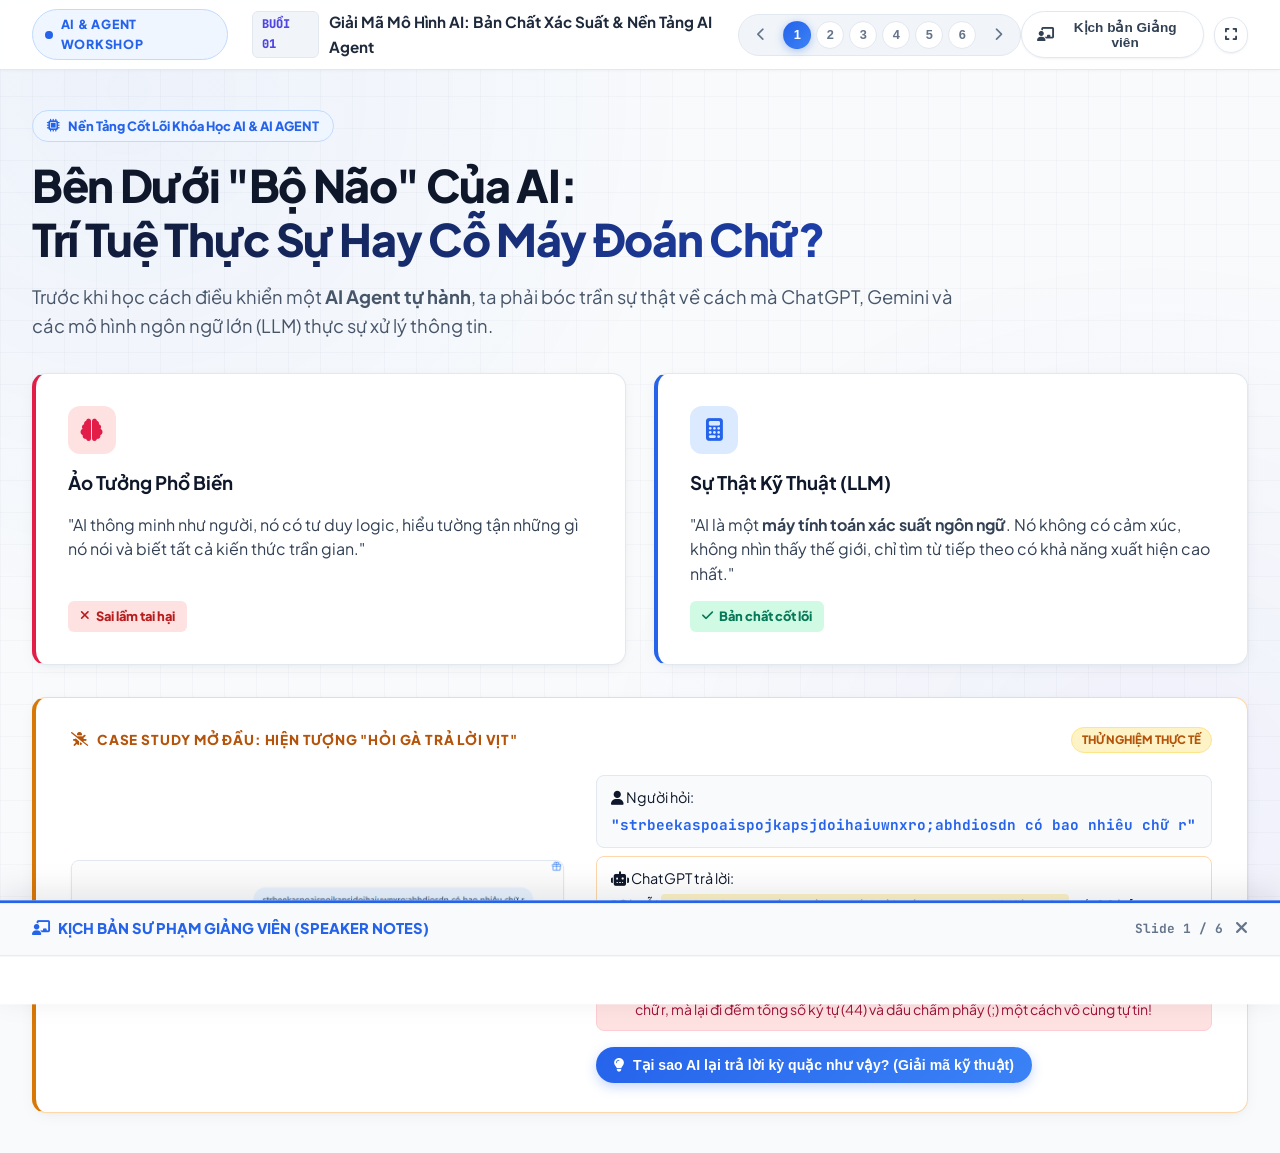
==== Giao_dien/index.html @ b0799120 "feat: add interactive 6-slide training UI, practical video demos, and Gemini skill configuration" ====
<!DOCTYPE html>
<html lang="vi">
<head>
  <meta charset="UTF-8">
  <meta name="viewport" content="width=device-width, initial-scale=1.0">
  <title>Khóa Học AI & Agent - Buổi 1: Giải Mã Mô Hình Hoạt Động Của AI</title>
  <meta name="description" content="Giao diện bài giảng tương tác buổi 1: Cơ chế hoạt động của mô hình ngôn ngữ lớn (LLM), bản chất xác suất qua minh chứng thực tế và nền tảng bước vào thế giới AI Agent.">
  
  <!-- Google Fonts: Plus Jakarta Sans & JetBrains Mono -->
  <link rel="preconnect" href="https://fonts.googleapis.com">
  <link rel="preconnect" href="https://fonts.gstatic.com" crossorigin>
  <link href="https://fonts.googleapis.com/css2?family=JetBrains+Mono:wght@400;500;600;700&family=Plus+Jakarta+Sans:wght@400;500;600;700;800;900&display=swap" rel="stylesheet">
  
  <!-- Font Awesome Icons -->
  <link rel="stylesheet" href="https://cdnjs.cloudflare.com/ajax/libs/font-awesome/6.4.0/css/all.min.css">
  
  <!-- GSAP 3 CDN (GreenSock Animation Platform) -->
  <script src="https://cdnjs.cloudflare.com/ajax/libs/gsap/3.12.5/gsap.min.js"></script>

  <!-- Stylesheet -->
  <link rel="stylesheet" href="style.css">
</head>
<body class="light-theme">
  <!-- 3D FLOATING MESH BACKGROUND ORBS -->
  <div class="mesh-bg-container" aria-hidden="true">
    <div class="mesh-orb orb-1"></div>
    <div class="mesh-orb orb-2"></div>
    <div class="mesh-orb orb-3"></div>
    <div class="mesh-grid-pattern"></div>
  </div>

  <div class="app-container">
    
    <!-- TOP NAVIGATION BAR -->
    <header class="top-nav">
      <div class="nav-left">
        <div class="brand-badge">
          <span class="pulsing-dot"></span>
          <span class="brand-text">AI & AGENT WORKSHOP</span>
        </div>
        <div class="session-info">
          <span class="session-tag">BUỔI 01</span>
          <span class="session-title">Giải Mã Mô Hình AI: Bản Chất Xác Suất & Nền Tảng AI Agent</span>
        </div>
      </div>

      <div class="nav-center">
        <div class="slide-indicator">
          <button id="prevBtn" class="nav-btn" title="Slide trước (Phím ←)"><i class="fa-solid fa-chevron-left"></i></button>
          <div class="slide-pills" id="slidePillsContainer">
            <!-- Render dynamically via JavaScript -->
          </div>
          <button id="nextBtn" class="nav-btn" title="Slide tiếp (Phím →)"><i class="fa-solid fa-chevron-right"></i></button>
        </div>
      </div>

      <div class="nav-right">
        <button id="speakerNotesToggle" class="action-btn" title="Bật/Tắt Kịch bản Sư phạm Giảng viên (Phím S)">
          <i class="fa-solid fa-chalkboard-user"></i>
          <span>Kịch bản Giảng viên</span>
        </button>
        <button id="fullscreenToggle" class="action-btn icon-only" title="Chế độ Trình chiếu Toàn màn hình (F11)">
          <i class="fa-solid fa-expand"></i>
        </button>
      </div>
    </header>

    <!-- MAIN SLIDE STAGE WITH 3D PERSPECTIVE -->
    <main class="presentation-stage" id="presentationStage">

      <!-- ================= SLIDE 1: MỞ ĐẦU & PHÁ BỎ ĐỊNH KIẾN ================= -->
      <section class="slide-page active" data-slide="1" id="slide-1">
        <div class="slide-content hero-slide">
          <div class="hero-header gsap-fade">
            <div class="glow-pill"><i class="fa-solid fa-microchip"></i> Nền Tảng Cốt Lõi Khóa Học AI & AI AGENT</div>
            <h1 class="hero-title">
              Bên Dưới "Bộ Não" Của AI:<br>
              <span class="text-gradient">Trí Tuệ Thực Sự Hay Cỗ Máy Đoán Chữ?</span>
            </h1>
            <p class="hero-subtitle">
              Trước khi học cách điều khiển một <strong>AI Agent tự hành</strong>, ta phải bóc trần sự thật về cách mà 
              ChatGPT, Gemini và các mô hình ngôn ngữ lớn (LLM) thực sự xử lý thông tin.
            </p>
          </div>

          <div class="grid-2-col hero-cards">
            <!-- Card 1: Ảo tưởng của đại đa số -->
            <div class="glass-card misconception-card gsap-stagger">
              <div class="card-icon red-glow"><i class="fa-solid fa-brain"></i></div>
              <h3>Ảo Tưởng Phổ Biến</h3>
              <p class="card-desc">"AI thông minh như người, nó có tư duy logic, hiểu tường tận những gì nó nói và biết tất cả kiến thức trần gian."</p>
              <div class="status-tag tag-danger"><i class="fa-solid fa-xmark"></i> Sai lầm tai hại</div>
            </div>

            <!-- Card 2: Sự thật kỹ thuật bên dưới -->
            <div class="glass-card truth-card gsap-stagger">
              <div class="card-icon blue-glow"><i class="fa-solid fa-calculator"></i></div>
              <h3>Sự Thật Kỹ Thuật (LLM)</h3>
              <p class="card-desc">"AI là một <strong>máy tính toán xác suất ngôn ngữ</strong>. Nó không có cảm xúc, không nhìn thấy thế giới, chỉ tìm từ tiếp theo có khả năng xuất hiện cao nhất."</p>
              <div class="status-tag tag-success"><i class="fa-solid fa-check"></i> Bản chất cốt lõi</div>
            </div>
          </div>

          <!-- CASE STUDY THỰC TẾ: CHUỖI KÝ TỰ BẪY CHATGPT -->
          <div class="glass-card real-case-study gsap-stagger">
            <div class="case-study-header">
              <div class="case-study-badge">
                <i class="fa-solid fa-bug-slash"></i> CASE STUDY MỞ ĐẦU: HIỆN TƯỢNG "HỎI GÀ TRẢ LỜI VỊT"
              </div>
              <span class="live-test-tag">Thử nghiệm thực tế</span>
            </div>

            <div class="case-study-body">
              <!-- Cột trái: Ảnh chụp màn hình thật -->
              <div class="case-img-col" id="zoomCaseStudy">
                <div class="case-img-container">
                  <img src="assets/chatgpt_count_r_bug.png" alt="Minh chứng ChatGPT trả lời lạc đề khi đếm chữ r" class="case-screenshot">
                  <div class="img-overlay-hint"><i class="fa-solid fa-magnifying-glass-plus"></i> Nhấn để phóng to ảnh gốc</div>
                </div>
              </div>

              <!-- Cột phải: Bóc tách tình huống -->
              <div class="case-analysis-col">
                <div class="dialogue-breakdown">
                  <div class="prompt-chip">
                    <span class="chip-label"><i class="fa-solid fa-user"></i> Người hỏi:</span>
                    <code>"strbeekaspoaispojkapsjdoihaiuwnxro;abhdiosdn có bao nhiêu chữ r"</code>
                  </div>
                  <div class="response-chip">
                    <span class="chip-label"><i class="fa-solid fa-robot"></i> ChatGPT trả lời:</span>
                    <div class="bot-quote">
                      "Chuỗi <code>strbeekaspoaispojkapsjdoihaiuwnxro;abhdiosdn</code> có <strong>44 ký tự</strong>.<br>
                      Nếu <strong>không tính dấu ;</strong> thì có <strong>43 chữ cái</strong>."
                    </div>
                  </div>
                </div>

                <div class="irony-alert">
                  <i class="fa-solid fa-triangle-exclamation"></i>
                  <span><strong>Điều kỳ lạ vừa xảy ra:</strong> Người dùng hỏi <em>"có bao nhiêu chữ r"</em>, AI không hề trả lời có mấy chữ r, mà lại đi đếm tổng số ký tự (44) và dấu chấm phẩy (;) một cách vô cùng tự tin!</span>
                </div>

                <!-- Nút bấm lật mở nguyên nhân kỹ thuật -->
                <button id="btnExplainWhy" class="btn-primary-sm">
                  <i class="fa-solid fa-lightbulb"></i> Tại sao AI lại trả lời kỳ quặc như vậy? (Giải mã kỹ thuật)
                </button>
              </div>
            </div>

            <!-- Khối giải thích chi tiết khi nhấn nút (GSAP Animation) -->
            <div id="whyExplanationBox" class="explanation-accordion hidden">
              <div class="accordion-grid">
                <!-- Lý do 1 -->
                <div class="reason-card">
                  <div class="reason-num">1</div>
                  <h4>Tokenization (Băm nhỏ từ ngữ)</h4>
                  <p>Chuỗi trên là chuỗi vô nghĩa. Tokenizer của AI bị ép phải cắt vụn chuỗi thành hơn <strong>20 mảnh token nhỏ</strong> (<code>str</code>, <code>bee</code>, <code>kas</code>, <code>;</code>...). Mô hình không hề có "mắt" nhìn từng chữ cái như con người để quét chữ <code>r</code>.</p>
                </div>

                <!-- Lý do 2 -->
                <div class="reason-card">
                  <div class="reason-num">2</div>
                  <h4>Attention Hijacking (Mất tập trung)</h4>
                  <p>Cơ chế Attention bị "hút" toàn bộ năng lượng tính toán vào độ dài bất thường và ký tự lạ (dấu <code>;</code>). Trong dữ liệu học, khuôn mẫu "chuỗi này có X ký tự, bỏ dấu thì còn Y" có trọng số xác suất quá lớn, khiến AI bị cuốn đi và <strong>quên mất câu hỏi gốc là đếm chữ r</strong>!</p>
                </div>

                <!-- Lý do 3 -->
                <div class="reason-card">
                  <div class="reason-num">3</div>
                  <h4>Next-Token Prediction vs Code</h4>
                  <p>AI <strong>không chạy code lập trình</strong> để đếm ký tự. Nó chỉ đoán từ tiếp theo theo xác suất văn bản phổ biến. Muốn đếm chuẩn, AI bắt buộc phải tiến hóa thành <strong>AI Agent</strong> để tự gọi Tool Python <code>text.count('r')</code> → ra kết quả chính xác 100% bằng <strong>2</strong>!</p>
                </div>
              </div>

              <!-- ĐÚC KẾT HÀNH ĐỘNG DÀNH CHO DÂN VĂN PHÒNG -->
              <div class="actionable-takeaway-card">
                <div class="takeaway-header">
                  <div class="takeaway-title-wrap">
                    <span class="office-badge"><i class="fa-solid fa-briefcase"></i> DÀNH CHO DÂN VĂN PHÒNG</span>
                    <h4>Đúc Kết Thực Chiến: Khi Gặp Tài Liệu Dài / Bảng Dữ Liệu, Ta Phải Sử Dụng AI Như Thế Nào?</h4>
                  </div>
                  <p class="takeaway-subtext">Trong công việc văn phòng, nếu bạn ném một hợp đồng 20 trang hoặc file báo cáo dày đặc rồi hỏi vu vơ, AI cũng sẽ <strong>"hỏi gà trả lời vịt"</strong> hoặc đếm nhầm dòng y hệt ví dụ trên! Để tránh rủi ro, hãy áp dụng 3 quy tắc sau:</p>
                </div>

                <div class="takeaway-steps">
                  <!-- Quy tắc 1 -->
                  <div class="takeaway-step-item">
                    <span class="step-badge"><i class="fa-solid fa-crop-simple"></i> Quy Tắc 1: Khoanh Vùng Cụ Thể (Không Cho AI Đoán)</span>
                    <p><strong>Sai lầm:</strong> Ném cả hợp đồng/báo cáo vào rồi hỏi chung chung: <em>"Kiểm tra xem có bao nhiêu lỗi..."</em> → AI bị ngợp và trả lời lan man.</p>
                    <p><strong>Cách dùng đúng:</strong> Chỉ định rõ phạm vi: <em>"Chỉ đọc riêng Điều 5 về Điều khoản Thanh toán. Bỏ qua tất cả các điều khoản khác."</em></p>
                  </div>

                  <!-- Quy tắc 2 -->
                  <div class="takeaway-step-item">
                    <span class="step-badge"><i class="fa-solid fa-table-cells"></i> Quy Tắc 2: Đóng Khung Định Dạng Đầu Ra (Trang 31)</span>
                    <p><strong>Sai lầm:</strong> Để AI tự do viết văn xuôi → AI sẽ tự ý thêm thắt những chi tiết thừa (như việc ChatGPT tự ý đếm 44 ký tự và dấu ; ở trên).</p>
                    <p><strong>Cách dùng đúng:</strong> Ép khuôn kết quả: <em>"Chỉ trả về kết quả dưới dạng Bảng gồm 2 cột: [Nội dung] và [Số lượng]. Không giải thích thêm."</em></p>
                  </div>

                  <!-- Quy tắc 3 -->
                  <div class="takeaway-step-item highlight-agent">
                    <span class="step-badge badge-agent"><i class="fa-solid fa-user-check"></i> Quy Tắc 3: Tư Duy Quản Lý – Bắt AI Xác Nhận (Trang 19, 23)</span>
                    <p><strong>Sai lầm:</strong> Coi AI là thần thánh, tin 100% câu trả lời đầu tiên mà không rà soát lại.</p>
                    <p><strong>Cách dùng đúng:</strong> Xem AI là nhân viên mới nhận việc. Với báo cáo số liệu quan trọng, luôn ra lệnh: <em>"Trước khi trả lời, hãy nhắc lại bạn hiểu yêu cầu của tôi là gì và chỉ ra dòng dữ liệu bạn đã lấy thông tin."</em></p>
                  </div>
                </div>
              </div>
            </div>
          </div>
        </div>
      </section>

      <!-- ================= SLIDE 2: MINH CHỨNG THỰC TẾ (GEMINI & CHATGPT) ================= -->
      <section class="slide-page" data-slide="2" id="slide-2">
        <div class="slide-content">
          <div class="section-badge gsap-fade">BẰNG CHỨNG THỰC TẾ</div>
          <h2 class="slide-title gsap-fade">Minh Chứng Trực Quan: "Bầu Trời Hôm Nay Rất [...]"</h2>
          <p class="slide-desc gsap-fade">
            Cùng thử nghiệm một câu lệnh điền từ trống đơn giản trên <strong>Gemini</strong> và <strong>ChatGPT</strong> 
            để thấy cách mô hình xử lý khi bị ép buộc dự đoán từ tiếp theo.
          </p>

          <div class="evidence-grid">
            <!-- Item 1: ChatGPT Evidence (trong xanh) -->
            <div class="evidence-card glass-card gsap-stagger">
              <div class="evidence-header">
                <div class="model-badge chatgpt-badge">
                  <i class="fa-solid fa-robot"></i> OpenAI ChatGPT
                </div>
                <span class="case-label">Đối chiếu 1</span>
              </div>

              <div class="evidence-img-wrapper" id="zoomChatGPT">
                <img src="assets/chatgpt_trongxanh.png" alt="Minh chứng ChatGPT điền: trong xanh." class="evidence-img">
                <div class="img-overlay-hint"><i class="fa-solid fa-magnifying-glass-plus"></i> Nhấn để phóng to</div>
              </div>

              <div class="evidence-analysis">
                <div class="prompt-box">
                  <span class="label">Câu lệnh:</span>
                  <code>"bạn chỉ cần điền vào ô trống: Bầu trời hôm nay rất [...]"</code>
                </div>
                <div class="result-box info-box">
                  <span class="label">ChatGPT trả lời:</span>
                  <strong class="highlight-quote" style="color: #059669;">"trong xanh."</strong>
                </div>

                <div class="deep-dive">
                  <h4><i class="fa-solid fa-circle-check text-success"></i> Cơ chế bốc thăm của ChatGPT:</h4>
                  <ul>
                    <li><strong>Dự đoán từ phổ biến nhất:</strong> Trong dữ liệu tiếng Việt, cụm từ <em>"bầu trời hôm nay rất..."</em> thường gắn liền nhất với tính từ <em>"trong xanh"</em> (xác suất cao nhất ~35-40%).</li>
                    <li><strong>Thực tế:</strong> ChatGPT có mở cửa sổ nhìn trời không? <strong>Không hề!</strong> Nó chỉ chọn từ có xác suất thống kê cao nhất.</li>
                  </ul>
                </div>
              </div>
            </div>

            <!-- Item 2: Gemini Evidence (rất sấm sét) -->
            <div class="evidence-card glass-card gsap-stagger">
              <div class="evidence-header">
                <div class="model-badge gemini-badge">
                  <i class="fa-brands fa-google"></i> Google Gemini
                </div>
                <span class="case-label">Đối chiếu 2</span>
              </div>

              <div class="evidence-img-wrapper" id="zoomGemini">
                <img src="assets/gemini_samset.png" alt="Minh chứng Gemini điền: Bầu trời hôm nay rất sấm sét" class="evidence-img">
                <div class="img-overlay-hint"><i class="fa-solid fa-magnifying-glass-plus"></i> Nhấn để phóng to</div>
              </div>

              <div class="evidence-analysis">
                <div class="prompt-box">
                  <span class="label">Câu lệnh:</span>
                  <code>"bạn chỉ cần điền vào ô trống: Bầu trời hôm nay rất [...]"</code>
                </div>
                <div class="result-box alert-box">
                  <span class="label">Gemini trả lời:</span>
                  <strong class="highlight-quote" style="color: #b45309;">"Bầu trời hôm nay rất sấm sét"</strong>
                </div>

                <div class="deep-dive">
                  <h4><i class="fa-solid fa-bolt text-warning"></i> Cơ chế bốc thăm của Gemini:</h4>
                  <ul>
                    <li><strong>Bốc trúng ô xác suất thấp:</strong> <em>"Sấm sét"</em> là danh từ, nhưng vẫn nằm trong cụm từ vựng thời tiết. Do tính ngẫu nhiên (Temperature), con quay xác suất rơi trúng ô này!</li>
                    <li><strong>Lặp từ:</strong> Gemini còn tự ý lặp lại cả câu thay vì chỉ điền từ vào ô trống.</li>
                  </ul>
                </div>
              </div>
            </div>
          </div>

          <!-- ĐÚC KẾT THỰC CHIẾN DÀNH CHO DÂN VĂN PHÒNG (CHUẨN PHONG CÁCH MỤC 1) -->
          <div class="actionable-takeaway-card gsap-fade">
            <div class="takeaway-header">
              <div class="takeaway-title-wrap">
                <span class="office-badge"><i class="fa-solid fa-briefcase"></i> DÀNH CHO DÂN VĂN PHÒNG</span>
                <h4>Đúc Kết Thực Chiến: Khi Cần Số Liệu Thực Tế, Ta Phải Sử Dụng AI Như Thế Nào?</h4>
              </div>
              <p class="takeaway-subtext">Cùng 1 câu lệnh: ChatGPT bảo <strong>"TRONG XANH"</strong>, còn Gemini bảo <strong>"SẤM SÉT"</strong> vì AI không nhìn thấy thực tế mà chỉ đoán mò xác suất! Khi làm việc văn phòng (báo cáo doanh thu, ngày họp, hợp đồng), hãy áp dụng 3 quy tắc sau để không lấy nhầm số liệu ảo:</p>
            </div>

            <div class="takeaway-steps">
              <!-- Quy tắc 1 -->
              <div class="takeaway-step-item">
                <span class="step-badge"><i class="fa-solid fa-paperclip"></i> Quy Tắc 1: Luôn Cấp Dữ Liệu Nguồn (Trang 34)</span>
                <p><strong>Sai lầm:</strong> Hỏi khơi khơi: <em>"Doanh số tháng này bao nhiêu?"</em> hay <em>"Quy chế công ty quy định thế nào?"</em> → AI tự bịa từ/bịa số theo xác suất.</p>
                <p><strong>Cách dùng đúng:</strong> Luôn đính kèm tài liệu: <em>"Dựa vào file Excel/văn bản đính kèm dưới đây, hãy trích xuất doanh thu..."</em></p>
              </div>

              <!-- Quy tắc 2 -->
              <div class="takeaway-step-item">
                <span class="step-badge"><i class="fa-solid fa-arrows-rotate"></i> Quy Tắc 2: Kiểm Tra Đối Chiếu Chéo (Trang 22)</span>
                <p><strong>Sai lầm:</strong> Thấy AI trả lời trôi chảy liền copy gửi sếp ngay mà không kiểm tra lại (rất dễ dính bẫy ngẫu nhiên như từ "sấm sét" của Gemini).</p>
                <p><strong>Cách dùng đúng:</strong> Bấm thử nút Regenerate (làm lại) hoặc hỏi: <em>"Hãy chỉ ra vị trí và số liệu bạn vừa dùng để tôi đối chiếu lại."</em></p>
              </div>

              <!-- Quy tắc 3 -->
              <div class="takeaway-step-item highlight-agent">
                <span class="step-badge badge-agent"><i class="fa-solid fa-wand-magic-sparkles"></i> Quy Tắc 3: Tạo Skill Kiểm Tra Tính Toán & Trích Dẫn Nguồn</span>
                <p><strong>Sai lầm:</strong> Phó mặc cho AI tự tính nhẩm và tin tưởng kết quả mà không biết số liệu đó được lấy từ dòng nào, trang nào.</p>
                <p><strong>Cách dùng đúng:</strong> Thiết lập <strong>Skill chuyên biệt cho AI/Agent</strong>: Bắt buộc AI phải <em>tự kiểm tra lại phép tính</em> so với bảng dữ liệu gốc và <em>trích dẫn chính xác nguồn</em> (Ví dụ: "Số liệu lấy tại Cột C, Dòng 14 của Bảng 1").</p>
              </div>
            </div>
          </div>
        </div>
      </section>

      <!-- ================= SLIDE 3: TƯ DUY QUẢN LÝ TỪ GIÁO TRÌNH ================= -->
      <section class="slide-page" data-slide="3" id="slide-3">
        <div class="slide-content">
          <div class="section-badge gsap-fade">TƯ DUY ĐIỀU KHIỂN AI (GIÁO TRÌNH TRANG 18-25)</div>
          <h2 class="slide-title gsap-fade">Từ "Người Dùng Thụ Động" Sang "Nhà Quản Lý AI"</h2>
          <p class="slide-desc gsap-fade">
            Khi đã hiểu AI là cỗ máy xác suất, muốn có câu trả lời chính xác, ta không thể hỏi vu vơ mà phải áp dụng 
            nguyên tắc quản lý luồng công việc chuẩn chỉnh.
          </p>

          <div class="pillars-grid">
            <!-- Cột mốc 1: Quản lý vs Hỏi đáp -->
            <div class="glass-card pillar-card tilt-card gsap-stagger">
              <div class="pillar-num">01</div>
              <div class="pillar-icon"><i class="fa-solid fa-user-tie"></i></div>
              <h3>Xem AI Là Nhân Viên Mới</h3>
              <p>AI như một thực tập sinh xuất sắc, đọc vạn cuốn sách nhưng <strong>chưa hiểu bối cảnh công ty bạn</strong>. Đừng hỏi bâng quơ, hãy giao việc cụ thể với quyền hạn rõ ràng.</p>
              <div class="quote-pill">"Người dùng là người quản lý, không phải người hỏi" <em>(Trang 19)</em></div>
            </div>

            <!-- Cột mốc 2: Quy trình 4 bước kiểm soát -->
            <div class="glass-card pillar-card tilt-card gsap-stagger">
              <div class="pillar-num">02</div>
              <div class="pillar-icon"><i class="fa-solid fa-diagram-project"></i></div>
              <h3>Tư Duy Đa Bước (Multi-step)</h3>
              <p>Việc phức tạp tuyệt đối không làm trong 1 lệnh duy nhất. Phải phân rã bài toán thành các chặng nhỏ liên tiếp để giảm sai sót xác suất.</p>
              <div class="quote-pill">Hiểu đề → Phân tích → Xác nhận → Thực thi <em>(Trang 25)</em></div>
            </div>

            <!-- Cột mốc 3: Công thức 3 yếu tố -->
            <div class="glass-card pillar-card tilt-card gsap-stagger">
              <div class="pillar-num">03</div>
              <div class="pillar-icon"><i class="fa-solid fa-layer-group"></i></div>
              <h3>Công Thức Khóa Xác Suất</h3>
              <p>Để "giam lỏng" không gian ngẫu nhiên của AI, câu lệnh chuyên nghiệp luôn phải kết hợp đủ 3 yếu tố vững chắc:</p>
              <div class="formula-chips">
                <span class="chip-item chip-task"><i class="fa-solid fa-list-check"></i> Nhiệm vụ (Task)</span>
                <span class="chip-item chip-context"><i class="fa-solid fa-compass"></i> Ngữ cảnh (Context)</span>
                <span class="chip-item chip-ref"><i class="fa-solid fa-book-bookmark"></i> Tham chiếu (Ref)</span>
              </div>
            </div>

            <!-- Cột mốc 4: Tương tác đảo ngược -->
            <div class="glass-card pillar-card tilt-card gsap-stagger">
              <div class="pillar-num">04</div>
              <div class="pillar-icon"><i class="fa-solid fa-comments-dollar"></i></div>
              <h3>Kỹ Thuật Đảo Ngược</h3>
              <p>Nếu chưa biết mô tả chi tiết, hãy ép AI hỏi ngược lại bạn 3-5 câu hỏi mấu chốt trước khi nó bắt tay làm bài.</p>
              <div class="quote-pill">"Trước khi trả lời, hãy hỏi tôi những gì bạn cần" <em>(Trang 43)</em></div>
            </div>
          </div>
        </div>
      </section>

      <!-- ================= SLIDE 4: BỘ KỸ THUẬT SỬ DỤNG CHATGPT HIỆU QUẢ ================= -->
      <section class="slide-page" data-slide="4" id="slide-4">
        <div class="slide-content">
          <div class="section-badge gsap-fade">KỸ THUẬT THỰC CHIẾN (PROMPT ENGINEERING)</div>
          <h2 class="slide-title gsap-fade">Bộ 4 Kỹ Thuật Điều Khiển ChatGPT Chuẩn Xác Cho Dân Văn Phòng</h2>
          <p class="slide-desc gsap-fade">
            Không cần học lập trình phức tạp, chỉ cần nắm vững 4 kỹ thuật giao tiếp này từ giáo trình để biến ChatGPT thành một trợ lý đắc lực, luôn trả lời đúng ý và không lan man.
          </p>

          <div class="skills-grid-4">
            <!-- Kỹ thuật 1: Phân vai chuyên sâu -->
            <div class="glass-card skill-card gsap-stagger">
              <div class="skill-header">
                <span class="skill-badge"><i class="fa-solid fa-id-badge"></i> KỸ THUẬT 1 (Trang 26)</span>
                <h4>Phân Vai Chuyên Sâu (Role & Persona)</h4>
              </div>
              <p class="skill-desc">Đừng để AI là "người biết tuốt chung chung". Hãy cấp cho nó một chức danh, số năm kinh nghiệm và đối tượng phục vụ cụ thể.</p>
              <div class="skill-compare">
                <div class="cmp-bad">
                  <span class="cmp-label"><i class="fa-solid fa-xmark text-danger"></i> Viết thường:</span>
                  <code>"Viết thư từ chối ứng viên giúp tôi."</code>
                </div>
                <div class="cmp-good">
                  <span class="cmp-label"><i class="fa-solid fa-check text-success"></i> Viết chuẩn:</span>
                  <code>"Đóng vai Trưởng phòng Tuyển dụng 8 năm kinh nghiệm. Hãy viết thư từ chối ứng viên với giọng văn lịch sự, chuyên nghiệp và giữ quan hệ tốt."</code>
                </div>
              </div>
            </div>

            <!-- Kỹ thuật 2: Đưa mẫu đầu vào - đầu ra -->
            <div class="glass-card skill-card gsap-stagger">
              <div class="skill-header">
                <span class="skill-badge"><i class="fa-solid fa-shapes"></i> KỸ THUẬT 2 (Trang 31)</span>
                <h4>Đưa Mẫu Tham Chiếu (Few-Shot Pattern)</h4>
              </div>
              <p class="skill-desc">Trăm lời miêu tả không bằng 1 ví dụ mẫu. Cung cấp trước 1 đoạn văn mẫu hoặc 1 dòng dữ liệu chuẩn để AI tự động sao chép phong cách 100%.</p>
              <div class="skill-compare">
                <div class="cmp-bad">
                  <span class="cmp-label"><i class="fa-solid fa-xmark text-danger"></i> Viết thường:</span>
                  <code>"Hãy chuẩn hóa lại danh sách khách hàng này."</code>
                </div>
                <div class="cmp-good">
                  <span class="cmp-label"><i class="fa-solid fa-check text-success"></i> Viết chuẩn:</span>
                  <code>"Mẫu chuẩn: [Họ tên] - [SĐT] - [Khu vực]. Hãy định dạng lại toàn bộ 50 dòng dữ liệu sau đây y hệt theo mẫu trên."</code>
                </div>
              </div>
            </div>

            <!-- Kỹ thuật 3: Suy luận từng bước -->
            <div class="glass-card skill-card gsap-stagger">
              <div class="skill-header">
                <span class="skill-badge"><i class="fa-solid fa-stairs"></i> KỸ THUẬT 3 (Trang 24)</span>
                <h4>Suy Luận Từng Bước (Step-by-Step)</h4>
              </div>
              <p class="skill-desc">Với các bài toán tính toán, tổng hợp chi phí hoặc phân tích số liệu, bắt AI giải thích logic và suy nghĩ từng bước trước khi chốt kết quả.</p>
              <div class="skill-compare">
                <div class="cmp-bad">
                  <span class="cmp-label"><i class="fa-solid fa-xmark text-danger"></i> Viết thường:</span>
                  <code>"Tính xem tổng chi phí tiếp khách tháng này là bao nhiêu?"</code>
                </div>
                <div class="cmp-good">
                  <span class="cmp-label"><i class="fa-solid fa-check text-success"></i> Viết chuẩn:</span>
                  <code>"Hãy suy nghĩ từng bước: 1) Liệt kê từng khoản chi; 2) Cộng dồn theo nhóm; 3) Kiểm tra lại công thức trước khi đưa ra tổng số tiền."</code>
                </div>
              </div>
            </div>

            <!-- Kỹ thuật 4: Đóng khung giới hạn & Lệnh cấm -->
            <div class="glass-card skill-card gsap-stagger">
              <div class="skill-header">
                <span class="skill-badge"><i class="fa-solid fa-ban"></i> KỸ THUẬT 4 (Trang 35)</span>
                <h4>Đóng Khung Định Dạng & Lệnh Cấm (Negative Constraints)</h4>
              </div>
              <p class="skill-desc">Quy định chặt chẽ những gì ĐƯỢC LÀM và TUYỆT ĐỐI KHÔNG ĐƯỢC LÀM (giới hạn độ dài, cấm từ ngữ sáo rỗng, ép xuất ra bảng Markdown).</p>
              <div class="skill-compare">
                <div class="cmp-bad">
                  <span class="cmp-label"><i class="fa-solid fa-xmark text-danger"></i> Viết thường:</span>
                  <code>"Tóm tắt cuộc họp sáng nay cho tôi."</code>
                </div>
                <div class="cmp-good">
                  <span class="cmp-label"><i class="fa-solid fa-check text-success"></i> Viết chuẩn:</span>
                  <code>"Tóm tắt dưới dạng bảng 3 cột: [Vấn đề] | [Quyết định] | [Người phụ trách]. Không viết văn xuôi, không vượt quá 5 dòng, không thêm lời chào."</code>
                </div>
              </div>
            </div>
          </div>

          <!-- MASTER PROMPT TEMPLATE BOX -->
          <div class="master-prompt-banner glass-card gsap-fade">
            <div class="banner-icon"><i class="fa-solid fa-gem text-accent"></i></div>
            <div class="banner-content">
              <h4>Công Thức Khóa Câu Lệnh Vàng (Master Prompt Formula Cho Dân Văn Phòng)</h4>
              <div class="formula-chain">
                <span class="f-tag f-role">[1. Vai trò]</span> + 
                <span class="f-tag f-task">[2. Nhiệm vụ cụ thể]</span> + 
                <span class="f-tag f-context">[3. Bối cảnh & Dữ liệu nguồn]</span> + 
                <span class="f-tag f-format">[4. Định dạng đầu ra & Lệnh cấm]</span>
              </div>
            </div>
          </div>

          <!-- VIDEO DEMO THỰC CHIẾN 1: DỰ ÁN TRÊN CHATGPT (CÓ THUYẾT MINH & PHỤ ĐỀ) -->
          <div class="video-showcase-card glass-card gsap-fade">
            <div class="video-card-header">
              <div class="video-card-badge">
                <i class="fa-solid fa-circle-play"></i> VIDEO THỰC HÀNH 1: THIẾT LẬP DỰ ÁN & CHIA SẺ NHÓM TRÊN CHATGPT
              </div>
              <span class="video-dur-tag"><i class="fa-regular fa-clock"></i> 3:03 (Thuyết minh AI & Phụ đề)</span>
            </div>

            <div class="video-player-wrapper">
              <video id="chatgptProjectVideo" controls preload="metadata" poster="assets/video_poster.jpg" class="custom-video-player">
                <source src="video/Huong_dan_su_dung_ChatGPT_Project_Thuyet_minh.mp4" type="video/mp4">
                Trình duyệt của bạn không hỗ trợ thẻ video HTML5.
              </video>
            </div>

            <div class="video-meta-summary">
              <div class="meta-item"><i class="fa-solid fa-folder-plus text-primary"></i> <strong>00:00 - 00:25:</strong> Khởi tạo dự án & cấu hình bộ nhớ độc lập.</div>
              <div class="meta-item"><i class="fa-solid fa-file-arrow-up text-success"></i> <strong>00:25 - 00:52:</strong> Nạp file tri thức doanh nghiệp vào mục Nguồn.</div>
              <div class="meta-item"><i class="fa-solid fa-wand-magic-sparkles text-warning"></i> <strong>00:52 - 01:25:</strong> Cài đặt vai trò Giám đốc Marketing CMO.</div>
              <div class="meta-item"><i class="fa-solid fa-users text-accent"></i> <strong>01:25 - 03:03:</strong> Chia sẻ email, phân quyền & trải nghiệm thực tế.</div>
            </div>
          </div>

          <!-- VIDEO DEMO THỰC CHIẾN 2: NẠP VÀ KÍCH HOẠT SKILL TRÊN GEMINI KẾT HỢP CANVAS -->
          <div class="video-showcase-card glass-card gsap-fade" style="margin-top: 1.5rem;">
            <div class="video-card-header">
              <div class="video-card-badge">
                <i class="fa-solid fa-wand-magic-sparkles"></i> VIDEO THỰC HÀNH 2: NẠP FILE SKILL.MD, PHÂN TÍCH 400 ĐƠN & TẠO DASHBOARD CANVAS
              </div>
              <span class="video-dur-tag"><i class="fa-regular fa-clock"></i> 3:33 (Thuyết minh AI & Phụ đề)</span>
            </div>

            <div class="video-player-wrapper">
              <video id="geminiSkillVideo" controls preload="metadata" poster="assets/skill_video_poster.jpg" class="custom-video-player">
                <source src="video/Huong_dan_tao_va_su_dung_SKILL_Thuyet_minh.mp4" type="video/mp4">
                Trình duyệt của bạn không hỗ trợ thẻ video HTML5.
              </video>
            </div>

            <div class="video-meta-summary">
              <div class="meta-item"><i class="fa-solid fa-file-code text-primary"></i> <strong>00:00 - 00:55:</strong> Nạp file <code>SKILL.md</code> vào mục Upload a skill trên Gemini.</div>
              <div class="meta-item"><i class="fa-solid fa-terminal text-success"></i> <strong>00:55 - 01:25:</strong> Gọi lệnh <code>/marketing-expert-assistant</code> + đính kèm file Excel.</div>
              <div class="meta-item"><i class="fa-solid fa-chart-pie text-warning"></i> <strong>01:25 - 02:10:</strong> AI tự động chạy Python phân tích 400 đơn Shopee/Lazada/TikTok Shop.</div>
              <div class="meta-item"><i class="fa-solid fa-lightbulb text-accent"></i> <strong>02:10 - 02:50:</strong> Đề xuất chiến lược tối ưu ROI, doanh thu 166 triệu và tăng trưởng LTV.</div>
              <div class="meta-item"><i class="fa-solid fa-desktop text-info"></i> <strong>02:50 - 03:33:</strong> Kích hoạt chế độ Canvas, tự động tạo Web Dashboard tương tác trực quan.</div>
            </div>
          </div>
        </div>
      </section>

      <!-- ================= SLIDE 5: CẦU NỐI SANG KỶ NGUYÊN AI AGENT ================= -->
      <section class="slide-page" data-slide="5" id="slide-5">
        <div class="slide-content">
          <div class="section-badge gsap-fade">BƯỚC NHẢY TIẾP THEO</div>
          <h2 class="slide-title gsap-fade">Tại Sao Cần AI Agent? Giải Pháp Cho Cơn Ác Mộng Xác Suất</h2>
          <p class="slide-desc gsap-fade">
            Nếu LLM chỉ ngồi đoán từ trong khung chat, nó không thể tự động hóa doanh nghiệp. 
            <strong>AI Agent ra đời để cấp "tay, chân, mắt và công cụ" cho bộ não LLM.</strong>
          </p>

          <div class="agent-architecture-diagram">
            <!-- Visual comparison -->
            <div class="comp-col llm-traditional glass-card tilt-card gsap-stagger">
              <div class="comp-header">
                <span class="badge-tag tag-old"><i class="fa-solid fa-comment-dots"></i> Chatbot LLM Thuần Túy</span>
                <h3>"Bộ Não Ngâm Trong Lọ Thủy Tinh"</h3>
              </div>
              <div class="comp-visual">
                <div class="brain-in-jar float-3d">
                  <i class="fa-solid fa-brain jar-brain"></i>
                  <span class="jar-glass"></span>
                </div>
              </div>
              <ul class="comp-list">
                <li><i class="fa-solid fa-xmark text-danger"></i> Thụ động: Chỉ ngồi chờ người dùng gõ phím.</li>
                <li><i class="fa-solid fa-xmark text-danger"></i> Không có công cụ: Không gọi được API, không đọc được dữ liệu trực tiếp từ máy tính.</li>
                <li><i class="fa-solid fa-xmark text-danger"></i> Dễ bịa chuyện khi thiếu thông tin (Ảo giác xác suất).</li>
                <li><i class="fa-solid fa-xmark text-danger"></i> Người dùng phải copy-paste thủ công từng bước.</li>
              </ul>
            </div>

            <div class="transformation-arrow gsap-fade">
              <div class="arrow-line"></div>
              <div class="arrow-badge">TIẾN HÓA THÀNH</div>
              <i class="fa-solid fa-angles-right"></i>
            </div>

            <!-- Agent Modern -->
            <div class="comp-col agent-system glass-card tilt-card gsap-stagger">
              <div class="comp-header">
                <span class="badge-tag tag-agent"><i class="fa-solid fa-wand-magic-sparkles"></i> AI Agent Tự Hành</span>
                <h3>Hệ Sinh Thái Hoàn Chỉnh (Agent Framework)</h3>
              </div>
              <div class="agent-quadrant">
                <div class="quad-item quad-brain float-item">
                  <div class="quad-icon"><i class="fa-solid fa-brain"></i></div>
                  <h4>LLM (Bộ Não)</h4>
                  <p>Lý luận, hiểu ý định, phân tích ngữ cảnh.</p>
                </div>
                <div class="quad-item quad-planning float-item">
                  <div class="quad-icon"><i class="fa-solid fa-route"></i></div>
                  <h4>Planning (Kế Hoạch)</h4>
                  <p>Tự chia nhỏ mục tiêu, kiểm tra lại lỗi (Reflection).</p>
                </div>
                <div class="quad-item quad-memory float-item">
                  <div class="quad-icon"><i class="fa-solid fa-database"></i></div>
                  <h4>Memory (Trí Nhớ)</h4>
                  <p>Ghi nhớ ngắn hạn & dài hạn, tích hợp RAG.</p>
                </div>
                <div class="quad-item quad-tools float-item">
                  <div class="quad-icon"><i class="fa-solid fa-screwdriver-wrench"></i></div>
                  <h4>Tools (Công Cụ)</h4>
                  <p>Tra cứu Google, chạy Code Python, gửi Email, gọi API.</p>
                </div>
              </div>
              <div class="agent-benefit">
                <i class="fa-solid fa-circle-check text-success"></i>
                <span><strong>Agent khắc phục điểm yếu của ví dụ "bầu trời sấm sét":</strong> Thay vì đoán mò, nó tự kích hoạt Tool Tra Cứu Thời Tiết để có câu trả lời chính xác 100%!</span>
              </div>
            </div>
        </div>
      </section>

      <!-- ================= SLIDE 6: TỔNG KẾT & NHIỆM VỤ THỰC CHIẾN ================= -->
      <section class="slide-page" data-slide="6" id="slide-6">
        <div class="slide-content">
          <div class="section-badge gsap-fade">KẾT THÚC BUỔI 01</div>
          <h2 class="slide-title gsap-fade">Hành Trang Cần Nhớ & Thử Thách Về Nhà</h2>
          <p class="slide-desc gsap-fade">
            Nắm chắc 3 quy luật nền tảng để sẵn sàng bước vào Buổi 2: Tự tay thiết kế và cấu hình AI Agent đầu tiên.
          </p>

          <div class="grid-2-col summary-cards">
            <!-- Takeaway -->
            <div class="glass-card summary-card tilt-card gsap-stagger">
              <div class="card-top-icon"><i class="fa-solid fa-bookmark text-accent"></i></div>
              <h3>3 Điều Khắc Cốt Ghi Tâm</h3>
              <ol class="numbered-list">
                <li>
                  <strong>AI không có giác quan:</strong> Nó là một bộ máy tính toán xác suất liên kết token. Nó không nhìn thấy bầu trời bên ngoài.
                </li>
                <li>
                  <strong>Chất lượng đầu ra = Dữ liệu tham chiếu + Cách đặt lệnh:</strong> Nếu muốn AI không "bịa chuyện", phải cung cấp ngữ cảnh rõ ràng và áp dụng tư duy đa bước.
                </li>
                <li>
                  <strong>Agent là tương lai:</strong> Muốn giải quyết công việc tự động, phải trang bị cho LLM các công cụ kiểm chứng (Tools) và bộ nhớ (Memory).
                </li>
              </ol>
            </div>

            <!-- Homework Challenge -->
            <div class="glass-card mission-card tilt-card gsap-stagger">
              <div class="card-top-icon"><i class="fa-solid fa-trophy text-warning"></i></div>
              <h3>Thử Thách Về Nhà (Workshop Mission)</h3>
              
              <div class="mission-guide-box">
                <div class="mission-header-tag">
                  <span class="mission-badge"><i class="fa-solid fa-calendar-check"></i> Tình Huống Thực Chiến: Lập Kế Hoạch Tuần (Tương Tác Đảo Ngược - Trang 43)</span>
                </div>
                <p class="mission-intro">Nếu bạn chỉ gõ chung chung: <em>"Lập cho tôi kế hoạch tuần tới"</em> → AI sẽ tự bịa ra những đầu việc viển vông, không khớp công việc thật! Hãy áp dụng 3 bước quản lý sau:</p>

                <!-- 3 Bước thực hiện -->
                <div class="mission-steps-list">
                  <div class="m-step">
                    <span class="m-step-num">B1</span>
                    <div class="m-step-content">
                      <strong>Xác định nhu cầu:</strong> Bạn cần lập lịch trình làm việc tuần tới cho bản thân hoặc phòng ban của mình (Hành chính, Kế toán, Sales, Marketing, Nhân sự...).
                    </div>
                  </div>

                  <div class="m-step">
                    <span class="m-step-num">B2</span>
                    <div class="m-step-content">
                      <strong>Dán câu lệnh ép AI phỏng vấn ngược lại bạn (Bấm nút sao chép):</strong>
                    </div>
                  </div>
                </div>

                <!-- Khung Prompt Mẫu có nút sao chép -->
                <div class="prompt-template-container">
                  <div class="prompt-template-header">
                    <span><i class="fa-solid fa-terminal"></i> Câu lệnh mẫu chuẩn quản lý (Copy & Dán):</span>
                    <button class="btn-copy-prompt" id="btnCopyMissionPrompt" title="Sao chép câu lệnh">
                      <i class="fa-regular fa-copy"></i> <span id="copyBtnText">Sao chép</span>
                    </button>
                  </div>
                  <pre class="prompt-template-code" id="missionPromptText">"Tôi muốn bạn đóng vai trò là Chuyên gia Quản lý Dự án & Điều phối Công việc.
Tôi đang cần bạn giúp tôi: Lập bảng kế hoạch làm việc chi tiết cho tuần tới.

TUY NHIÊN, trước khi lên kế hoạch, bạn KHÔNG ĐƯỢC tự ý suy đoán hay đưa ra các đầu việc chung chung. Nếu bạn thấy chưa rõ vấn đề hoặc còn thiếu dữ liệu, hãy chủ động đặt cho tôi từ 3 đến 5 câu hỏi trọng tâm nhất về những thông tin bạn cần để tôi cung cấp thêm.

Sau khi tôi trả lời xong các câu hỏi của bạn, bạn mới tiến hành xuất kết quả thành Bảng Kế Hoạch Tuần (Thứ 2 đến Thứ 6) gồm các cột: [Thứ] | [Khung giờ / Buổi] | [Đầu việc cụ thể] | [Mức độ ưu tiên] | [Kết quả cần đạt]."</pre>
                </div>

                <div class="mission-steps-list" style="margin-top: 10px;">
                  <div class="m-step">
                    <span class="m-step-num">B3</span>
                    <div class="m-step-content">
                      <strong>Trả lời các câu hỏi mà AI vừa tự nghĩ ra:</strong> Bạn chỉ cần cung cấp nhanh vài gạch đầu dòng theo câu hỏi của AI → AI sẽ tự động ráp nối thành một bảng kế hoạch tuần chuẩn chỉ 100%, đúng người đúng việc!
                    </div>
                  </div>
                </div>
              </div>
            </div>
          </div>

          <div class="next-session-teaser glass-card tilt-card gsap-stagger">
            <div class="teaser-left">
              <span class="teaser-label">HẸN GẶP LẠI TẠI BUỔI 02</span>
              <h4>Xây Dựng AI Agent Đầu Tiên: Cơ Chế Cấp Công Cụ (Tool Calling) & Vòng Lặp ReAct</h4>
            </div>
            <div class="teaser-right">
              <button class="btn-primary" onclick="alert('Đã lưu bài học Buổi 1! Hẹn gặp lại học viên vào Buổi 2.')">
                <i class="fa-solid fa-check-double"></i> Hoàn Thành Buổi 1
              </button>
            </div>
          </div>
        </div>
      </section>

    </main>

    <!-- SPEAKER NOTES DRAWER (KỊCH BẢN GIẢNG VIÊN ĐỨNG LỚP) -->
    <aside class="speaker-drawer" id="speakerDrawer">
      <div class="drawer-header">
        <div class="drawer-title">
          <i class="fa-solid fa-chalkboard-user"></i>
          <span>KỊCH BẢN SƯ PHẠM GIẢNG VIÊN (SPEAKER NOTES)</span>
        </div>
        <div class="drawer-tools">
          <span class="slide-indicator-tag" id="drawerSlideTag">Slide 1 / 6</span>
          <button id="closeDrawerBtn" class="close-btn"><i class="fa-solid fa-xmark"></i></button>
        </div>
      </div>
      <div class="drawer-body" id="drawerContent">
        <!-- Injected via JavaScript based on current slide -->
      </div>
    </aside>

    <!-- IMAGE LIGHTBOX MODAL -->
    <div id="imageModal" class="lightbox-modal">
      <span class="lightbox-close" id="lightboxClose">&times;</span>
      <div class="lightbox-content">
        <img id="lightboxImg" src="" alt="Zoom Evidence">
        <div class="lightbox-caption" id="lightboxCaption"></div>
      </div>
    </div>

  </div>

  <script src="app.js"></script>
</body>
</html>
---- Giao_dien/style.css ----
/* ==========================================================================
   AI & AGENT WORKSHOP - CLEAN MODERN LIGHT THEME (FLAT & MINIMAL)
   Apple / Vercel Modern Light Design - Elegant, Subtle & Smooth
   ========================================================================== */

:root {
  /* Surfaces & Background */
  --bg-base: #f8fafc;
  --bg-card: #ffffff;
  --bg-card-subtle: #f8fafc;
  --bg-card-hover: #ffffff;

  /* Borders & Shadows */
  --border-card: #e2e8f0;
  --border-card-hover: #cbd5e1;
  --shadow-sm: 0 1px 3px rgba(15, 23, 42, 0.04), 0 1px 2px rgba(15, 23, 42, 0.02);
  --shadow-md: 0 4px 16px -2px rgba(15, 23, 42, 0.05), 0 1px 4px rgba(15, 23, 42, 0.03);
  --shadow-hover: 0 14px 28px -6px rgba(15, 23, 42, 0.08), 0 2px 8px rgba(15, 23, 42, 0.04);

  /* Modern Professional Accents */
  --accent-primary: #2563eb;
  --accent-indigo: #4f46e5;
  --accent-cyan: #0284c7;
  --accent-purple: #7c3aed;
  --accent-emerald: #059669;
  --accent-amber: #d97706;
  --accent-rose: #e11d48;

  /* Gradients */
  --grad-primary: linear-gradient(135deg, #2563eb 0%, #3b82f6 100%);
  --grad-text: linear-gradient(135deg, #0f172a 0%, #1e40af 100%);
  --grad-amber: linear-gradient(135deg, #d97706 0%, #f59e0b 100%);

  /* Typography */
  --font-main: 'Plus Jakarta Sans', -apple-system, BlinkMacSystemFont, 'Segoe UI', Roboto, sans-serif;
  --font-mono: 'JetBrains Mono', monospace;
  --text-main: #0f172a;
  --text-muted: #475569;
  --text-soft: #64748b;

  /* Radii */
  --radius-sm: 8px;
  --radius-md: 14px;
  --radius-lg: 18px;
  --radius-xl: 24px;
}

/* ==========================================================================
   BASE RESET & BACKGROUND
   ========================================================================== */
*, *::before, *::after {
  box-sizing: border-box;
  margin: 0;
  padding: 0;
}

body.light-theme {
  font-family: var(--font-main);
  background-color: var(--bg-base);
  color: var(--text-main);
  line-height: 1.6;
  min-height: 100vh;
  overflow-x: hidden;
  position: relative;
  -webkit-font-smoothing: antialiased;
}

/* Clean background grid pattern */
.mesh-bg-container {
  position: fixed;
  top: 0;
  left: 0;
  width: 100vw;
  height: 100vh;
  pointer-events: none;
  z-index: 0;
  overflow: hidden;
  background: 
    radial-gradient(circle at 10% 10%, rgba(37, 99, 235, 0.05) 0%, transparent 40%),
    radial-gradient(circle at 90% 90%, rgba(79, 70, 229, 0.05) 0%, transparent 40%);
}

.mesh-grid-pattern {
  position: absolute;
  inset: 0;
  background-image: 
    linear-gradient(rgba(15, 23, 42, 0.025) 1px, transparent 1px),
    linear-gradient(90deg, rgba(15, 23, 42, 0.025) 1px, transparent 1px);
  background-size: 32px 32px;
}

.app-container {
  display: flex;
  flex-direction: column;
  min-height: 100vh;
  position: relative;
  z-index: 1;
}

/* ==========================================================================
   TOP NAVIGATION BAR
   ========================================================================== */
.top-nav {
  position: sticky;
  top: 0;
  z-index: 100;
  height: 70px;
  background: rgba(255, 255, 255, 0.95);
  backdrop-filter: blur(16px);
  -webkit-backdrop-filter: blur(16px);
  border-bottom: 1px solid var(--border-card);
  box-shadow: 0 1px 3px rgba(15, 23, 42, 0.03);
  display: flex;
  align-items: center;
  justify-content: space-between;
  padding: 0 2rem;
}

.nav-left {
  display: flex;
  align-items: center;
  gap: 1.5rem;
}

.brand-badge {
  display: flex;
  align-items: center;
  gap: 8px;
  background: #eff6ff;
  border: 1px solid #bfdbfe;
  padding: 5px 12px;
  border-radius: 999px;
}

.pulsing-dot {
  width: 8px;
  height: 8px;
  background-color: var(--accent-primary);
  border-radius: 50%;
}

.brand-text {
  font-size: 0.78rem;
  font-weight: 800;
  letter-spacing: 0.06em;
  color: var(--accent-primary);
}

.session-info {
  display: flex;
  align-items: center;
  gap: 10px;
}

.session-tag {
  background: #f1f5f9;
  border: 1px solid #e2e8f0;
  padding: 3px 9px;
  border-radius: 6px;
  font-size: 0.75rem;
  font-weight: 800;
  color: var(--accent-indigo);
  font-family: var(--font-mono);
}

.session-title {
  font-size: 0.95rem;
  font-weight: 700;
  color: #1e293b;
}

/* Slide Indicator */
.slide-indicator {
  display: flex;
  align-items: center;
  gap: 6px;
  background: #f1f5f9;
  border: 1px solid #e2e8f0;
  padding: 4px 6px;
  border-radius: 999px;
}

.nav-btn {
  background: transparent;
  border: none;
  color: #64748b;
  width: 32px;
  height: 32px;
  border-radius: 50%;
  cursor: pointer;
  display: flex;
  align-items: center;
  justify-content: center;
  transition: all 0.15s ease;
}

.nav-btn:hover {
  background: #fff;
  color: var(--accent-primary);
  box-shadow: var(--shadow-sm);
}

.slide-pills {
  display: flex;
  gap: 5px;
}

.slide-pill {
  width: 28px;
  height: 28px;
  border-radius: 50%;
  background: #fff;
  border: 1px solid #e2e8f0;
  color: #64748b;
  font-size: 0.8rem;
  font-weight: 700;
  cursor: pointer;
  display: flex;
  align-items: center;
  justify-content: center;
  transition: all 0.2s ease;
}

.slide-pill:hover {
  background: #f8fafc;
  color: var(--accent-primary);
}

.slide-pill.active {
  background: var(--grad-primary);
  color: #fff;
  border-color: transparent;
  box-shadow: 0 2px 8px rgba(37, 99, 235, 0.35);
}

/* Nav Right */
.nav-right {
  display: flex;
  align-items: center;
  gap: 10px;
}

.action-btn {
  display: flex;
  align-items: center;
  gap: 8px;
  background: #fff;
  border: 1px solid #e2e8f0;
  color: #334155;
  padding: 7px 15px;
  border-radius: 999px;
  font-size: 0.85rem;
  font-weight: 700;
  cursor: pointer;
  box-shadow: var(--shadow-sm);
  transition: all 0.15s ease;
}

.action-btn:hover {
  background: #f8fafc;
  color: var(--accent-primary);
  border-color: #cbd5e1;
}

.action-btn.active {
  background: #eff6ff;
  border-color: #bfdbfe;
  color: var(--accent-primary);
}

.action-btn.icon-only {
  width: 36px;
  height: 36px;
  padding: 0;
  justify-content: center;
}

/* ==========================================================================
   PRESENTATION STAGE
   ========================================================================== */
.presentation-stage {
  flex: 1;
  display: flex;
  position: relative;
  padding: 2.5rem 2rem;
  max-width: 1400px;
  margin: 0 auto;
  width: 100%;
}

.slide-page {
  display: none;
  width: 100%;
}

.slide-page.active {
  display: block;
}

.slide-content {
  display: flex;
  flex-direction: column;
  gap: 1.8rem;
}

/* Typography & Badges */
.section-badge {
  align-self: flex-start;
  font-size: 0.75rem;
  font-weight: 800;
  letter-spacing: 0.08em;
  color: var(--accent-indigo);
  background: #eff6ff;
  border: 1px solid #dbeafe;
  padding: 4px 12px;
  border-radius: 999px;
  text-transform: uppercase;
}

.slide-title {
  font-size: 2.2rem;
  font-weight: 800;
  letter-spacing: -0.025em;
  color: var(--text-main);
  line-height: 1.25;
}

.slide-desc {
  font-size: 1.05rem;
  color: var(--text-muted);
  max-width: 900px;
  line-height: 1.6;
}

.text-gradient {
  background: var(--grad-text);
  -webkit-background-clip: text;
  -webkit-text-fill-color: transparent;
}

.text-warning { color: var(--accent-amber); }
.text-danger  { color: var(--accent-rose); }
.text-success { color: var(--accent-emerald); }
.text-info    { color: var(--accent-primary); }
.text-accent  { color: var(--accent-indigo); }

/* ==========================================================================
   CARDS (CLEAN & FLAT)
   ========================================================================== */
.glass-card {
  background: var(--bg-card);
  border: 1px solid var(--border-card);
  border-radius: var(--radius-md);
  box-shadow: var(--shadow-md);
  position: relative;
  transition: transform 0.2s ease, box-shadow 0.2s ease, border-color 0.2s ease;
}

.glass-card:hover {
  transform: translateY(-2px);
  border-color: var(--border-card-hover);
  box-shadow: var(--shadow-hover);
}

.grid-2-col {
  display: grid;
  grid-template-columns: 1fr 1fr;
  gap: 1.8rem;
}

/* ==========================================================================
   SLIDE 1: HERO & AWAKENING
   ========================================================================== */
.hero-slide {
  gap: 2rem;
}

.hero-header {
  display: flex;
  flex-direction: column;
  gap: 1rem;
}

.glow-pill {
  align-self: flex-start;
  display: flex;
  align-items: center;
  gap: 8px;
  background: #eff6ff;
  border: 1px solid #bfdbfe;
  color: var(--accent-primary);
  font-size: 0.8rem;
  font-weight: 800;
  padding: 5px 14px;
  border-radius: 999px;
}

.hero-title {
  font-size: 2.8rem;
  font-weight: 900;
  line-height: 1.2;
  letter-spacing: -0.03em;
  color: var(--text-main);
}

.hero-subtitle {
  font-size: 1.15rem;
  color: var(--text-muted);
  max-width: 950px;
}

.misconception-card, .truth-card {
  padding: 2rem;
  display: flex;
  flex-direction: column;
  gap: 0.9rem;
}

.misconception-card {
  border-left: 4px solid var(--accent-rose);
  background: #fff;
}

.truth-card {
  border-left: 4px solid var(--accent-primary);
  background: #fff;
}

.card-icon {
  width: 48px;
  height: 48px;
  border-radius: 12px;
  display: flex;
  align-items: center;
  justify-content: center;
  font-size: 1.4rem;
}

.red-glow {
  background: #fee2e2;
  color: var(--accent-rose);
}

.blue-glow {
  background: #dbeafe;
  color: var(--accent-primary);
}

.card-desc {
  font-size: 1rem;
  color: #334155;
  line-height: 1.55;
}

.status-tag {
  align-self: flex-start;
  font-size: 0.8rem;
  font-weight: 800;
  padding: 5px 12px;
  border-radius: 6px;
  display: flex;
  align-items: center;
  gap: 6px;
  margin-top: auto;
}

.tag-danger {
  background: #fee2e2;
  color: #b91c1c;
}

.tag-success {
  background: #d1fae5;
  color: #047857;
}

/* ==========================================================================
   SLIDE 1 CASE STUDY: CHATGPT COUNT 'R'
   ========================================================================== */
.real-case-study {
  padding: 1.8rem 2.2rem;
  border: 1px solid #fed7aa;
  border-left: 4px solid var(--accent-amber);
  background: #fff;
  display: flex;
  flex-direction: column;
  gap: 1.4rem;
}

.case-study-header {
  display: flex;
  justify-content: space-between;
  align-items: center;
}

.case-study-badge {
  font-size: 0.85rem;
  font-weight: 800;
  letter-spacing: 0.06em;
  color: #b45309;
  display: flex;
  align-items: center;
  gap: 8px;
}

.live-test-tag {
  background: #fef3c7;
  color: #b45309;
  border: 1px solid #fde68a;
  font-size: 0.72rem;
  font-weight: 800;
  text-transform: uppercase;
  padding: 3px 10px;
  border-radius: 999px;
}

.case-study-body {
  display: grid;
  grid-template-columns: 1fr 1.25fr;
  gap: 2rem;
  align-items: center;
}

.case-img-col {
  cursor: pointer;
}

.case-img-container {
  position: relative;
  border-radius: var(--radius-sm);
  overflow: hidden;
  border: 1px solid #e2e8f0;
  background: #fff;
  box-shadow: var(--shadow-sm);
  transition: transform 0.2s ease, border-color 0.2s ease;
}

.case-img-container:hover {
  transform: translateY(-2px);
  border-color: var(--accent-primary);
}

.case-screenshot {
  width: 100%;
  height: auto;
  display: block;
}

.img-overlay-hint {
  position: absolute;
  bottom: 8px;
  right: 8px;
  background: rgba(15, 23, 42, 0.85);
  backdrop-filter: blur(4px);
  color: #fff;
  font-size: 0.72rem;
  padding: 4px 8px;
  border-radius: 4px;
  display: flex;
  align-items: center;
  gap: 5px;
}

.case-analysis-col {
  display: flex;
  flex-direction: column;
  gap: 1rem;
}

.dialogue-breakdown {
  display: flex;
  flex-direction: column;
  gap: 8px;
}

.prompt-chip, .response-chip {
  padding: 10px 14px;
  border-radius: var(--radius-sm);
  font-size: 0.9rem;
  display: flex;
  flex-direction: column;
  gap: 4px;
}

.prompt-chip {
  background: #f8fafc;
  border: 1px solid #e2e8f0;
}

.prompt-chip code {
  color: var(--accent-primary);
  font-family: var(--font-mono);
  font-weight: 700;
  word-break: break-all;
}

.response-chip {
  background: #fff;
  border: 1px solid #fed7aa;
}

.bot-quote {
  color: var(--text-main);
  font-size: 0.92rem;
  line-height: 1.55;
}

.bot-quote code {
  color: #b45309;
  font-family: var(--font-mono);
  word-break: break-all;
  background: #fef3c7;
  padding: 2px 6px;
  border-radius: 4px;
}

.irony-alert {
  background: #fee2e2;
  border: 1px solid #fecdd3;
  border-radius: var(--radius-sm);
  padding: 10px 14px;
  display: flex;
  align-items: flex-start;
  gap: 10px;
  font-size: 0.88rem;
  color: #9f1239;
  line-height: 1.5;
}

.irony-alert i {
  color: var(--accent-rose);
  margin-top: 3px;
}

.btn-primary-sm {
  background: var(--grad-primary);
  color: #fff;
  border: none;
  font-size: 0.88rem;
  font-weight: 700;
  padding: 10px 18px;
  border-radius: 999px;
  cursor: pointer;
  display: inline-flex;
  align-items: center;
  gap: 8px;
  box-shadow: 0 4px 12px rgba(37, 99, 235, 0.25);
  transition: all 0.15s ease;
  align-self: flex-start;
}

.btn-primary-sm:hover {
  background: #1d4ed8;
  transform: translateY(-1px);
}

.explanation-accordion {
  margin-top: 0.6rem;
}

.explanation-accordion.hidden {
  display: none;
}

.accordion-grid {
  display: grid;
  grid-template-columns: repeat(3, 1fr);
  gap: 1.2rem;
}

.reason-card {
  background: #f8fafc;
  border: 1px solid #e2e8f0;
  border-radius: var(--radius-sm);
  padding: 1.2rem;
  display: flex;
  flex-direction: column;
  gap: 6px;
}

.reason-card:hover {
  border-color: #cbd5e1;
  background: #fff;
}

.reason-num {
  font-family: var(--font-mono);
  font-size: 1.5rem;
  font-weight: 800;
  color: var(--accent-indigo);
  opacity: 0.5;
}

.reason-card h4 {
  font-size: 0.95rem;
  font-weight: 800;
  color: var(--text-main);
}

.reason-card p {
  font-size: 0.86rem;
  color: var(--text-muted);
  line-height: 1.5;
}

/* ==========================================================================
   ACTIONABLE TAKEAWAY CARD (SLIDE 1)
   ========================================================================== */
.actionable-takeaway-card {
  margin-top: 1.4rem;
  background: #f0fdf4;
  border: 1px solid #bbf7d0;
  border-left: 4px solid var(--accent-emerald);
  border-radius: var(--radius-sm);
  padding: 1.4rem;
  display: flex;
  flex-direction: column;
  gap: 1rem;
}

.takeaway-header {
  display: flex;
  flex-direction: column;
  gap: 6px;
}

.takeaway-title-wrap {
  display: flex;
  align-items: center;
  gap: 10px;
  flex-wrap: wrap;
}

.office-badge {
  background: #15803d;
  color: #ffffff;
  font-size: 0.72rem;
  font-weight: 800;
  padding: 3px 10px;
  border-radius: 4px;
  display: inline-flex;
  align-items: center;
  gap: 6px;
  letter-spacing: 0.04em;
}

.takeaway-header h4 {
  font-size: 1rem;
  font-weight: 800;
  color: #14532d;
}

.takeaway-subtext {
  font-size: 0.88rem;
  color: #166534;
  line-height: 1.5;
}

.takeaway-steps {
  display: grid;
  grid-template-columns: repeat(3, 1fr);
  gap: 1.1rem;
}

.takeaway-step-item {
  background: #ffffff;
  border: 1px solid #dcfce7;
  border-radius: var(--radius-sm);
  padding: 1rem;
  display: flex;
  flex-direction: column;
  gap: 6px;
  box-shadow: var(--shadow-sm);
}

.step-badge {
  font-size: 0.76rem;
  font-weight: 800;
  color: #15803d;
  background: #dcfce7;
  padding: 3px 8px;
  border-radius: 4px;
  align-self: flex-start;
}

.takeaway-step-item p {
  font-size: 0.85rem;
  color: #334155;
  line-height: 1.5;
}

.takeaway-step-item.highlight-agent {
  border-color: #bfdbfe;
  background: #f0f9ff;
}

.step-badge.badge-agent {
  background: #dbeafe;
  color: #1d4ed8;
}

/* ==========================================================================
   SLIDE 2: EVIDENCE DISPLAY (GEMINI & CHATGPT)
   ========================================================================== */
.evidence-grid {
  display: grid;
  grid-template-columns: 1fr 1fr;
  gap: 2rem;
}

.evidence-card {
  padding: 1.8rem;
  display: flex;
  flex-direction: column;
  gap: 1.2rem;
}

.evidence-header {
  display: flex;
  align-items: center;
  justify-content: space-between;
}

.model-badge {
  display: flex;
  align-items: center;
  gap: 8px;
  font-size: 0.85rem;
  font-weight: 800;
  padding: 5px 12px;
  border-radius: 6px;
}

.gemini-badge {
  background: #eff6ff;
  color: #0369a1;
  border: 1px solid #bae6fd;
}

.chatgpt-badge {
  background: #ecfdf5;
  color: #047857;
  border: 1px solid #a7f3d0;
}

.case-label {
  font-size: 0.78rem;
  color: var(--text-soft);
  font-weight: 700;
  text-transform: uppercase;
}

.evidence-img-wrapper {
  position: relative;
  border-radius: var(--radius-sm);
  overflow: hidden;
  border: 1px solid #e2e8f0;
  background: #ffffff;
  cursor: pointer;
  display: flex;
  align-items: center;
  justify-content: center;
  padding: 8px;
}

.evidence-img {
  width: 100%;
  height: auto;
  max-height: 260px;
  object-fit: contain;
  display: block;
  transition: transform 0.25s ease;
}

.evidence-img-wrapper:hover .evidence-img {
  transform: scale(1.015);
}

.evidence-analysis {
  display: flex;
  flex-direction: column;
  gap: 0.9rem;
}

.prompt-box, .result-box {
  padding: 10px 14px;
  border-radius: var(--radius-sm);
  font-size: 0.9rem;
  display: flex;
  flex-direction: column;
  gap: 4px;
}

.prompt-box {
  background: #f8fafc;
  border: 1px solid #e2e8f0;
}

.prompt-box code {
  color: var(--accent-primary);
  font-family: var(--font-mono);
  font-weight: 700;
}

.alert-box {
  background: #fef3c7;
  border: 1px solid #fde68a;
}

.info-box {
  background: #eff6ff;
  border: 1px solid #bfdbfe;
}

.highlight-quote {
  font-size: 1.1rem;
  color: #b45309;
}

.deep-dive {
  background: #f8fafc;
  border-radius: var(--radius-sm);
  padding: 1.1rem;
  border: 1px solid #e2e8f0;
}

.deep-dive h4 {
  font-size: 0.9rem;
  font-weight: 800;
  margin-bottom: 0.5rem;
  display: flex;
  align-items: center;
  gap: 6px;
}

.deep-dive ul {
  padding-left: 1.2rem;
  font-size: 0.88rem;
  color: var(--text-muted);
  display: flex;
  flex-direction: column;
  gap: 0.4rem;
}

.vs-conclusion-bar {
  background: #ffffff;
  border: 1px solid #cbd5e1;
  border-left: 4px solid var(--accent-primary);
  border-radius: var(--radius-sm);
  padding: 1.2rem 1.6rem;
  display: flex;
  align-items: center;
  gap: 16px;
  box-shadow: var(--shadow-sm);
}

.vs-badge {
  background: #eff6ff;
  color: var(--accent-primary);
  font-size: 0.78rem;
  font-weight: 800;
  padding: 4px 12px;
  border-radius: 4px;
  white-space: nowrap;
  display: flex;
  align-items: center;
  gap: 6px;
  letter-spacing: 0.04em;
}

.vs-conclusion-bar p {
  font-size: 0.95rem;
  color: #1e293b;
  line-height: 1.5;
}

.slide2-takeaway-row {
  display: grid;
  grid-template-columns: 1fr 1fr;
  gap: 1.2rem;
}

.takeaway-mini-card {
  background: #ffffff;
  border: 1px solid #e2e8f0;
  border-radius: var(--radius-sm);
  padding: 1.1rem 1.4rem;
  display: flex;
  flex-direction: column;
  gap: 6px;
  box-shadow: var(--shadow-sm);
}

.takeaway-mini-card.highlight {
  border-color: #bfdbfe;
  background: #f0f9ff;
}

.mini-badge {
  font-size: 0.78rem;
  font-weight: 800;
  color: #0f172a;
  background: #f1f5f9;
  padding: 3px 8px;
  border-radius: 4px;
  align-self: flex-start;
  display: inline-flex;
  align-items: center;
  gap: 6px;
}

.mini-badge.badge-blue {
  background: #dbeafe;
  color: #1d4ed8;
}

.takeaway-mini-card p {
  font-size: 0.88rem;
  color: #334155;
  line-height: 1.5;
}

/* ==========================================================================
   SLIDE 3: INTERACTIVE NEXT-TOKEN SIMULATOR
   ========================================================================== */
.simulator-wrapper {
  display: grid;
  grid-template-columns: 1.1fr 1.3fr;
  gap: 2rem;
  padding: 2.2rem;
}

.sim-left-panel, .sim-right-panel {
  display: flex;
  flex-direction: column;
  gap: 1.4rem;
}

.control-group {
  display: flex;
  flex-direction: column;
  gap: 8px;
}

.control-group label {
  font-size: 0.9rem;
  font-weight: 800;
  color: var(--text-main);
  display: flex;
  align-items: center;
  gap: 8px;
}

.custom-select {
  background: #fff;
  border: 1px solid #cbd5e1;
  color: var(--text-main);
  padding: 10px 14px;
  border-radius: var(--radius-sm);
  font-size: 0.92rem;
  font-family: var(--font-main);
  font-weight: 600;
  outline: none;
  cursor: pointer;
  box-shadow: var(--shadow-sm);
}

.custom-select:focus {
  border-color: var(--accent-primary);
}

.slider-group {
  background: #f8fafc;
  border: 1px solid #e2e8f0;
  padding: 1.1rem;
  border-radius: var(--radius-sm);
}

.slider-header {
  display: flex;
  justify-content: space-between;
  align-items: center;
}

.slider-val-badge {
  background: var(--accent-primary);
  color: #fff;
  font-family: var(--font-mono);
  font-weight: 800;
  font-size: 0.85rem;
  padding: 2px 10px;
  border-radius: 999px;
}

.custom-range {
  -webkit-appearance: none;
  width: 100%;
  height: 6px;
  border-radius: 3px;
  background: #cbd5e1;
  outline: none;
  margin: 10px 0;
}

.custom-range::-webkit-slider-thumb {
  -webkit-appearance: none;
  appearance: none;
  width: 18px;
  height: 18px;
  border-radius: 50%;
  background: var(--accent-primary);
  cursor: pointer;
  box-shadow: 0 1px 4px rgba(37, 99, 235, 0.4);
}

.slider-helper {
  display: flex;
  justify-content: space-between;
  font-size: 0.72rem;
  color: var(--text-soft);
  font-family: var(--font-mono);
}

.sim-actions {
  display: flex;
  gap: 10px;
}

.btn-primary {
  flex: 1;
  background: var(--grad-primary);
  color: #fff;
  border: none;
  padding: 12px 18px;
  border-radius: var(--radius-sm);
  font-size: 0.95rem;
  font-weight: 800;
  cursor: pointer;
  display: flex;
  align-items: center;
  justify-content: center;
  gap: 8px;
  box-shadow: 0 4px 12px rgba(37, 99, 235, 0.25);
  transition: all 0.15s ease;
}

.btn-primary:hover {
  background: #1d4ed8;
}

.btn-secondary {
  background: #fff;
  border: 1px solid #cbd5e1;
  color: var(--text-main);
  padding: 12px 16px;
  border-radius: var(--radius-sm);
  font-size: 0.92rem;
  font-weight: 700;
  cursor: pointer;
  transition: all 0.15s ease;
}

.btn-secondary:hover {
  background: #f8fafc;
}

.generated-sentence-box {
  background: #fff;
  border: 1px solid #e2e8f0;
  border-radius: var(--radius-sm);
  padding: 1.2rem;
  display: flex;
  flex-direction: column;
  gap: 0.7rem;
}

.gen-header {
  display: flex;
  justify-content: space-between;
  align-items: center;
  font-size: 0.8rem;
  color: var(--text-soft);
}

.token-count-badge {
  background: #eff6ff;
  color: #1e40af;
  padding: 2px 8px;
  border-radius: 4px;
  font-family: var(--font-mono);
  font-size: 0.75rem;
  font-weight: 700;
}

.sentence-text {
  font-size: 1.2rem;
  font-weight: 700;
  color: var(--text-main);
  min-height: 2.4rem;
  line-height: 1.5;
}

.sentence-text .new-token {
  color: var(--accent-primary);
  background: #dbeafe;
  padding: 2px 6px;
  border-radius: 4px;
}

.cursor-blink {
  color: var(--accent-primary);
  animation: blink 1s infinite;
}

@keyframes blink {
  0%, 100% { opacity: 1; }
  50% { opacity: 0; }
}

/* Probability Bars */
.chart-header {
  display: flex;
  flex-direction: column;
  gap: 4px;
}

.chart-header h3 {
  font-size: 1.15rem;
  font-weight: 800;
  color: var(--text-main);
  display: flex;
  align-items: center;
  gap: 8px;
}

.sub-info {
  font-size: 0.8rem;
  color: var(--text-soft);
}

.probability-bars-container {
  display: flex;
  flex-direction: column;
  gap: 12px;
  background: #f8fafc;
  padding: 1.2rem;
  border-radius: var(--radius-sm);
  border: 1px solid #e2e8f0;
  min-height: 260px;
  justify-content: center;
}

.prob-row {
  display: flex;
  flex-direction: column;
  gap: 5px;
}

.prob-label-row {
  display: flex;
  justify-content: space-between;
  font-size: 0.88rem;
}

.prob-token-name {
  font-family: var(--font-mono);
  font-weight: 700;
  color: var(--text-main);
}

.prob-token-pct {
  font-family: var(--font-mono);
  font-size: 0.85rem;
  color: var(--accent-primary);
  font-weight: 800;
}

.prob-track {
  height: 8px;
  background: #e2e8f0;
  border-radius: 4px;
  overflow: hidden;
}

.prob-fill {
  height: 100%;
  border-radius: 4px;
  background: var(--grad-primary);
  width: 0%;
}

.prob-row.selected .prob-token-name {
  color: var(--accent-amber);
}

.prob-row.selected .prob-fill {
  background: var(--grad-amber);
}

.sim-explanation-note {
  display: flex;
  align-items: flex-start;
  gap: 10px;
  font-size: 0.85rem;
  color: #334155;
  background: #eff6ff;
  border: 1px solid #bfdbfe;
  padding: 10px 14px;
  border-radius: var(--radius-sm);
}

.sim-explanation-note i {
  color: var(--accent-primary);
  margin-top: 2px;
}

/* ==========================================================================
   SLIDE 4: MANAGEMENT PILLARS
   ========================================================================== */
.pillars-grid {
  display: grid;
  grid-template-columns: repeat(4, 1fr);
  gap: 1.4rem;
}

.pillar-card {
  padding: 1.8rem;
  display: flex;
  flex-direction: column;
  gap: 1rem;
  position: relative;
}

.pillar-num {
  font-family: var(--font-mono);
  font-size: 2.2rem;
  font-weight: 900;
  color: rgba(15, 23, 42, 0.07);
  position: absolute;
  top: 1rem;
  right: 1.2rem;
}

.pillar-icon {
  width: 46px;
  height: 46px;
  border-radius: 10px;
  background: #eff6ff;
  color: var(--accent-primary);
  display: flex;
  align-items: center;
  justify-content: center;
  font-size: 1.3rem;
}

.pillar-card h3 {
  font-size: 1.15rem;
  font-weight: 800;
  color: var(--text-main);
}

.pillar-card p {
  font-size: 0.92rem;
  color: var(--text-muted);
  line-height: 1.55;
}

.quote-pill {
  margin-top: auto;
  font-size: 0.78rem;
  background: #f8fafc;
  border-left: 3px solid var(--accent-primary);
  padding: 6px 10px;
  border-radius: 0 4px 4px 0;
  color: var(--text-main);
}

.quote-pill em {
  color: var(--accent-indigo);
  font-style: normal;
  font-weight: 700;
}

.formula-chips {
  display: flex;
  flex-direction: column;
  gap: 6px;
  margin-top: auto;
}

.chip-item {
  font-size: 0.78rem;
  font-weight: 800;
  padding: 5px 10px;
  border-radius: 6px;
  display: flex;
  align-items: center;
  gap: 6px;
}

.chip-task { background: #dbeafe; color: #1e40af; }
.chip-context { background: #ede9fe; color: #5b21b6; }
.chip-ref { background: #d1fae5; color: #065f46; }

/* ==========================================================================
   SLIDE 5: BRIDGE TO AI AGENT
   ========================================================================== */
.agent-architecture-diagram {
  display: grid;
  grid-template-columns: 1fr 70px 1.55fr;
  align-items: center;
  gap: 1.4rem;
}

.comp-col {
  padding: 2rem;
  display: flex;
  flex-direction: column;
  gap: 1.2rem;
  min-height: 440px;
}

.badge-tag {
  display: inline-flex;
  align-items: center;
  gap: 6px;
  font-size: 0.75rem;
  font-weight: 800;
  padding: 4px 10px;
  border-radius: 6px;
  text-transform: uppercase;
  margin-bottom: 4px;
}

.tag-old {
  background: #fee2e2;
  color: #b91c1c;
}

.tag-agent {
  background: #dbeafe;
  color: #1d4ed8;
}

.comp-header h3 {
  font-size: 1.3rem;
  color: var(--text-main);
  font-weight: 800;
}

.comp-visual {
  display: flex;
  justify-content: center;
  align-items: center;
  padding: 1.5rem 0;
}

.brain-in-jar {
  width: 90px;
  height: 90px;
  border-radius: 50%;
  border: 2px dashed rgba(225, 29, 72, 0.4);
  background: #fff1f2;
  display: flex;
  align-items: center;
  justify-content: center;
  font-size: 2.4rem;
  color: var(--accent-rose);
}

.comp-list {
  list-style: none;
  display: flex;
  flex-direction: column;
  gap: 0.8rem;
  font-size: 0.9rem;
  color: var(--text-muted);
}

.comp-list li {
  display: flex;
  align-items: flex-start;
  gap: 8px;
}

.transformation-arrow {
  display: flex;
  flex-direction: column;
  align-items: center;
  justify-content: center;
  gap: 8px;
  color: var(--accent-primary);
  font-size: 1.8rem;
}

.arrow-badge {
  font-size: 0.65rem;
  font-weight: 800;
  letter-spacing: 0.08em;
  background: #eff6ff;
  border: 1px solid #bfdbfe;
  padding: 3px 8px;
  border-radius: 4px;
  text-align: center;
  color: var(--accent-primary);
}

.agent-quadrant {
  display: grid;
  grid-template-columns: 1fr 1fr;
  gap: 1rem;
}

.quad-item {
  background: #f8fafc;
  border: 1px solid #e2e8f0;
  border-radius: var(--radius-sm);
  padding: 1.1rem;
  display: flex;
  flex-direction: column;
  gap: 5px;
}

.quad-item:hover {
  background: #fff;
  border-color: #cbd5e1;
}

.quad-icon {
  font-size: 1.3rem;
}

.quad-brain .quad-icon { color: #8b5cf6; }
.quad-planning .quad-icon { color: #2563eb; }
.quad-memory .quad-icon { color: #d97706; }
.quad-tools .quad-icon { color: #059669; }

.quad-item h4 {
  font-size: 0.95rem;
  font-weight: 800;
  color: var(--text-main);
}

.quad-item p {
  font-size: 0.82rem;
  color: var(--text-muted);
  line-height: 1.4;
}

.agent-benefit {
  background: #ecfdf5;
  border: 1px solid #a7f3d0;
  border-radius: var(--radius-sm);
  padding: 0.9rem 1.2rem;
  display: flex;
  align-items: center;
  gap: 10px;
  font-size: 0.9rem;
  color: #065f46;
}

/* ==========================================================================
   SLIDE 6: SUMMARY & MISSION
   ========================================================================== */
.summary-cards {
  gap: 2rem;
}

.summary-card, .mission-card {
  padding: 2.2rem;
  display: flex;
  flex-direction: column;
  gap: 1.2rem;
}

.card-top-icon {
  font-size: 1.8rem;
}

.numbered-list {
  padding-left: 1.4rem;
  display: flex;
  flex-direction: column;
  gap: 1rem;
  font-size: 0.95rem;
  color: #334155;
}

.numbered-list li strong {
  color: var(--text-main);
}

.mission-item {
  background: #f8fafc;
  border: 1px solid #e2e8f0;
  border-radius: var(--radius-sm);
  padding: 1.1rem;
  display: flex;
  flex-direction: column;
  gap: 6px;
}

.mission-badge {
  align-self: flex-start;
  font-size: 0.72rem;
  font-weight: 800;
  text-transform: uppercase;
  background: #fef3c7;
  color: #b45309;
  padding: 3px 8px;
  border-radius: 4px;
}

.mission-item p {
  font-size: 0.9rem;
  color: var(--text-muted);
}

.mission-item code {
  color: var(--accent-primary);
  font-family: var(--font-mono);
  font-weight: 700;
  background: #e0f2fe;
  padding: 2px 6px;
  border-radius: 4px;
}

.next-session-teaser {
  padding: 1.6rem 2.2rem;
  display: flex;
  align-items: center;
  justify-content: space-between;
  border: 1px solid #bfdbfe;
  background: #eff6ff;
  border-left: 4px solid var(--accent-primary);
}

.teaser-left {
  display: flex;
  flex-direction: column;
  gap: 4px;
}

.teaser-label {
  font-size: 0.75rem;
  font-weight: 800;
  color: var(--accent-primary);
  letter-spacing: 0.08em;
}

.teaser-left h4 {
  font-size: 1.2rem;
  color: var(--text-main);
  font-weight: 800;
}

/* ==========================================================================
   SPEAKER NOTES DRAWER
   ========================================================================== */
.speaker-drawer {
  position: fixed;
  bottom: 0;
  left: 0;
  right: 0;
  background: #ffffff;
  border-top: 3px solid var(--accent-primary);
  box-shadow: 0 -8px 30px rgba(15, 23, 42, 0.1);
  z-index: 200;
  transform: translateY(100%);
  transition: transform 0.3s ease;
  max-height: 48vh;
  display: flex;
  flex-direction: column;
}

.speaker-drawer.open {
  transform: translateY(0);
}

.drawer-header {
  display: flex;
  align-items: center;
  justify-content: space-between;
  padding: 0.9rem 2rem;
  border-bottom: 1px solid #e2e8f0;
  background: #f8fafc;
}

.drawer-title {
  display: flex;
  align-items: center;
  gap: 8px;
  font-size: 0.92rem;
  font-weight: 800;
  color: var(--accent-primary);
}

.drawer-tools {
  display: flex;
  align-items: center;
  gap: 12px;
}

.slide-indicator-tag {
  font-size: 0.8rem;
  color: var(--text-soft);
  font-family: var(--font-mono);
  font-weight: 700;
}

.close-btn {
  background: transparent;
  border: none;
  color: #64748b;
  font-size: 1.1rem;
  cursor: pointer;
}

.close-btn:hover {
  color: var(--text-main);
}

.drawer-body {
  padding: 1.5rem 2rem;
  overflow-y: auto;
  display: flex;
  flex-direction: column;
  gap: 1.1rem;
}

.notes-section {
  display: flex;
  flex-direction: column;
  gap: 5px;
}

.notes-heading {
  font-size: 0.85rem;
  font-weight: 800;
  color: #b45309;
  text-transform: uppercase;
  display: flex;
  align-items: center;
  gap: 6px;
}

.notes-text {
  font-size: 0.92rem;
  color: #334155;
  line-height: 1.55;
}

.notes-questions {
  list-style: none;
  display: flex;
  flex-direction: column;
  gap: 6px;
  font-size: 0.9rem;
}

.notes-questions li {
  background: #f8fafc;
  padding: 8px 12px;
  border-radius: 4px;
  border-left: 3px solid var(--accent-primary);
  color: var(--text-main);
}

/* ==========================================================================
   IMAGE LIGHTBOX MODAL
   ========================================================================== */
.lightbox-modal {
  display: none;
  position: fixed;
  z-index: 999;
  left: 0;
  top: 0;
  width: 100%;
  height: 100%;
  background-color: rgba(15, 23, 42, 0.8);
  backdrop-filter: blur(8px);
  justify-content: center;
  align-items: center;
}

.lightbox-modal.open {
  display: flex;
}

.lightbox-content {
  max-width: 90vw;
  max-height: 85vh;
  display: flex;
  flex-direction: column;
  align-items: center;
  gap: 1rem;
}

.lightbox-content img {
  max-width: 100%;
  max-height: 75vh;
  border-radius: var(--radius-sm);
  border: 1px solid rgba(255, 255, 255, 0.5);
  box-shadow: 0 20px 40px rgba(0, 0, 0, 0.25);
}

.lightbox-caption {
  color: #fff;
  font-size: 1rem;
  font-weight: 700;
  text-align: center;
}

.lightbox-close {
  position: absolute;
  top: 24px;
  right: 36px;
  color: #fff;
  font-size: 36px;
  font-weight: bold;
  cursor: pointer;
}

.lightbox-close:hover {
  color: var(--accent-primary);
}

/* ==========================================================================
   SLIDE 4: CHATGPT EFFECTIVE PROMPTING TECHNIQUES
   ========================================================================== */
.skills-grid-4 {
  display: grid;
  grid-template-columns: repeat(2, 1fr);
  gap: 1.25rem;
  margin-bottom: 1.25rem;
}

.skill-card {
  padding: 1.25rem 1.4rem;
  display: flex;
  flex-direction: column;
  gap: 8px;
  background: rgba(255, 255, 255, 0.85);
  border: 1px solid #e2e8f0;
  border-radius: var(--radius-sm);
  transition: transform 0.2s ease, border-color 0.2s ease;
}

.skill-card:hover {
  transform: translateY(-2px);
  border-color: var(--accent-primary);
}

.skill-header {
  display: flex;
  flex-direction: column;
  gap: 4px;
}

.skill-badge {
  font-size: 0.72rem;
  font-weight: 800;
  color: var(--accent-primary);
  text-transform: uppercase;
  letter-spacing: 0.5px;
}

.skill-header h4 {
  font-size: 1.05rem;
  font-weight: 800;
  color: #0f172a;
  margin: 0;
}

.skill-desc {
  font-size: 0.86rem;
  color: #475569;
  line-height: 1.45;
  margin: 0;
}

.skill-compare {
  display: flex;
  flex-direction: column;
  gap: 6px;
  margin-top: 4px;
  background: #f8fafc;
  padding: 8px 10px;
  border-radius: 6px;
  border: 1px solid #edf2f7;
}

.cmp-bad, .cmp-good {
  font-size: 0.8rem;
  line-height: 1.4;
  display: flex;
  flex-direction: column;
  gap: 2px;
}

.cmp-label {
  font-weight: 700;
  font-size: 0.72rem;
  text-transform: uppercase;
}

.cmp-bad code {
  color: #991b1b;
  background: #fef2f2;
  padding: 3px 6px;
  border-radius: 4px;
  border-left: 2px solid #ef4444;
  font-family: var(--font-mono);
  font-size: 0.76rem;
}

.cmp-good code {
  color: #065f46;
  background: #ecfdf5;
  padding: 3px 6px;
  border-radius: 4px;
  border-left: 2px solid #10b981;
  font-family: var(--font-mono);
  font-size: 0.76rem;
}

.master-prompt-banner {
  display: flex;
  align-items: center;
  gap: 1.25rem;
  padding: 1.1rem 1.5rem;
  background: linear-gradient(135deg, #eff6ff 0%, #f0fdf4 100%);
  border: 1px solid #bfdbfe;
  border-radius: var(--radius-sm);
}

.banner-icon {
  font-size: 1.8rem;
  color: var(--accent-primary);
  flex-shrink: 0;
}

.banner-content {
  display: flex;
  flex-direction: column;
  gap: 6px;
}

.banner-content h4 {
  font-size: 0.95rem;
  font-weight: 800;
  color: #1e3a8a;
  margin: 0;
}

.formula-chain {
  display: flex;
  flex-wrap: wrap;
  align-items: center;
  gap: 6px;
  font-weight: 800;
  color: #64748b;
  font-size: 0.85rem;
}

.f-tag {
  background: #fff;
  padding: 4px 10px;
  border-radius: 4px;
  border: 1px solid #cbd5e1;
  color: #0f172a;
  font-family: var(--font-mono);
  font-size: 0.78rem;
  box-shadow: 0 1px 3px rgba(0,0,0,0.05);
}

.f-role { border-color: #93c5fd; color: #1d4ed8; }
.f-task { border-color: #86efac; color: #15803d; }
.f-context { border-color: #fde047; color: #a16207; }
.f-format { border-color: #f472b6; color: #be185d; }

/* ==========================================================================
   VIDEO SHOWCASE PLAYER (SLIDE 4)
   ========================================================================== */
.video-showcase-card {
  padding: 1.5rem;
  background: #ffffff;
  border: 1px solid #e2e8f0;
  border-radius: var(--radius-sm);
  display: flex;
  flex-direction: column;
  gap: 1rem;
  margin-top: 1.25rem;
  box-shadow: 0 4px 16px rgba(15, 23, 42, 0.06);
}

.video-card-header {
  display: flex;
  justify-content: space-between;
  align-items: center;
  flex-wrap: wrap;
  gap: 8px;
}

.video-card-badge {
  font-size: 0.88rem;
  font-weight: 800;
  color: #1d4ed8;
  display: flex;
  align-items: center;
  gap: 8px;
  text-transform: uppercase;
}

.video-card-badge i {
  color: #2563eb;
  font-size: 1.1rem;
}

.video-dur-tag {
  background: #eff6ff;
  color: #1d4ed8;
  border: 1px solid #bfdbfe;
  font-size: 0.75rem;
  font-weight: 800;
  padding: 4px 10px;
  border-radius: 999px;
  display: flex;
  align-items: center;
  gap: 5px;
}

.video-player-wrapper {
  position: relative;
  width: 100%;
  border-radius: var(--radius-sm);
  overflow: hidden;
  background: #0f172a;
  box-shadow: 0 8px 24px rgba(15, 23, 42, 0.15);
  border: 1px solid #334155;
}

.custom-video-player {
  width: 100%;
  max-height: 480px;
  display: block;
  outline: none;
  background: #000;
}

.video-meta-summary {
  display: grid;
  grid-template-columns: repeat(2, 1fr);
  gap: 8px 16px;
  background: #f8fafc;
  padding: 10px 14px;
  border-radius: var(--radius-sm);
  border: 1px solid #e2e8f0;
}

.meta-item {
  font-size: 0.82rem;
  color: #334155;
  display: flex;
  align-items: center;
  gap: 8px;
  line-height: 1.4;
}

.meta-item i {
  font-size: 0.95rem;
  flex-shrink: 0;
}

@media (max-width: 900px) {
  .video-meta-summary {
    grid-template-columns: 1fr;
  }
}

/* ==========================================================================
   MISSION GUIDE & PROMPT TEMPLATE (SLIDE 6)
   ========================================================================== */
.mission-guide-box {
  display: flex;
  flex-direction: column;
  gap: 12px;
  margin-top: 10px;
}

.mission-header-tag {
  display: flex;
  align-items: center;
}

.mission-intro {
  font-size: 0.92rem;
  color: #475569;
  line-height: 1.5;
  margin: 0;
}

.mission-steps-list {
  display: flex;
  flex-direction: column;
  gap: 10px;
}

.m-step {
  display: flex;
  align-items: flex-start;
  gap: 12px;
  background: #f8fafc;
  padding: 10px 14px;
  border-radius: var(--radius-sm);
  border: 1px solid #e2e8f0;
}

.m-step-num {
  background: var(--accent-primary);
  color: #fff;
  font-size: 0.75rem;
  font-weight: 800;
  padding: 3px 8px;
  border-radius: 4px;
  font-family: var(--font-mono);
  flex-shrink: 0;
}

.m-step-content {
  font-size: 0.88rem;
  color: var(--text-main);
  line-height: 1.5;
}

.m-step-content strong {
  color: var(--accent-dark);
}

.prompt-template-container {
  background: #0f172a;
  border-radius: var(--radius-sm);
  border: 1px solid #334155;
  overflow: hidden;
  box-shadow: 0 4px 14px rgba(15, 23, 42, 0.12);
}

.prompt-template-header {
  display: flex;
  justify-content: space-between;
  align-items: center;
  padding: 8px 14px;
  background: #1e293b;
  border-bottom: 1px solid #334155;
  color: #94a3b8;
  font-size: 0.8rem;
  font-weight: 700;
}

.prompt-template-header i {
  color: #38bdf8;
  margin-right: 4px;
}

.btn-copy-prompt {
  background: #3b82f6;
  color: #fff;
  border: none;
  padding: 4px 12px;
  border-radius: 4px;
  font-size: 0.78rem;
  font-weight: 700;
  cursor: pointer;
  display: flex;
  align-items: center;
  gap: 6px;
  transition: all 0.2s ease;
}

.btn-copy-prompt:hover {
  background: #2563eb;
  transform: translateY(-1px);
}

.btn-copy-prompt.copied {
  background: #10b981;
}

.prompt-template-code {
  margin: 0;
  padding: 14px 16px;
  color: #e2e8f0;
  font-family: var(--font-mono);
  font-size: 0.82rem;
  line-height: 1.6;
  white-space: pre-wrap;
  word-break: break-word;
  background: transparent;
}

/* ==========================================================================
   RESPONSIVE
   ========================================================================== */
@media (max-width: 1200px) {
  .pillars-grid {
    grid-template-columns: repeat(2, 1fr);
  }
  .agent-architecture-diagram {
    grid-template-columns: 1fr;
  }
  .transformation-arrow {
    transform: rotate(90deg);
    margin: 1rem 0;
  }
  .simulator-wrapper {
    grid-template-columns: 1fr;
  }
}

@media (max-width: 768px) {
  .presentation-stage {
    padding: 1.2rem;
  }
  .top-nav {
    padding: 0 1rem;
  }
  .session-title {
    display: none;
  }
  .grid-2-col, .evidence-grid, .case-study-body {
    grid-template-columns: 1fr;
  }
  .hero-title {
    font-size: 2.2rem;
  }
  .slide-title {
    font-size: 1.8rem;
  }
}
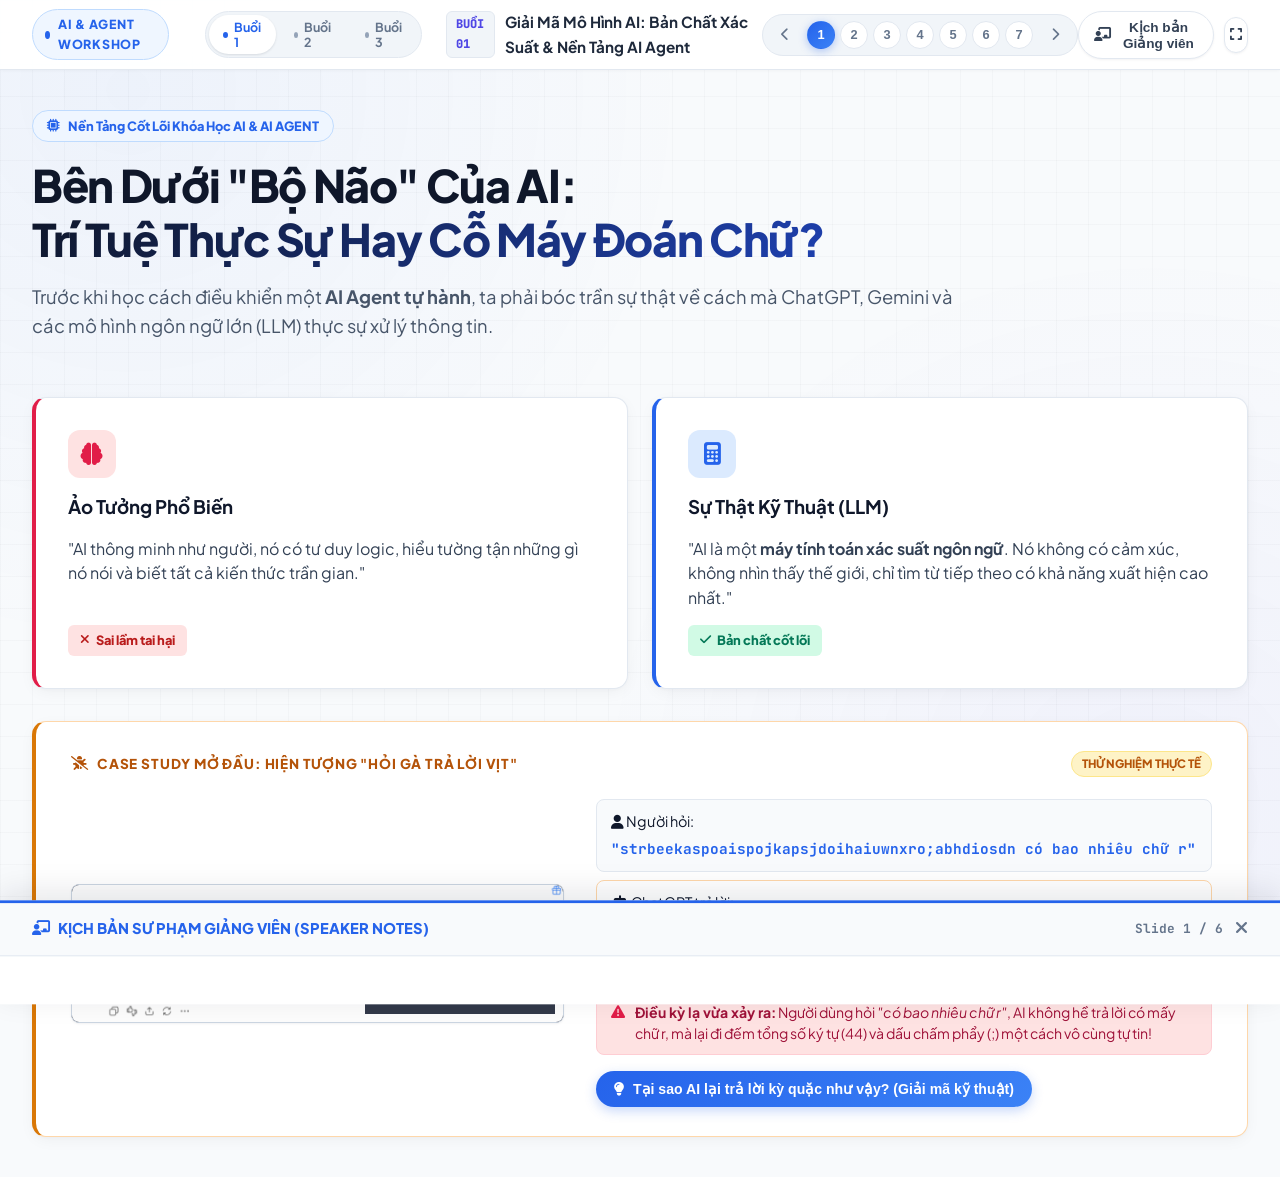
==== commit 8d36f774: "feat: release Buoi 3 interactive slides, attach Excel dataset, and sync Giao_dien to main" ====
--- a/Giao_dien/index.html
+++ b/Giao_dien/index.html
@@ -17,8 +17,55 @@
   <!-- GSAP 3 CDN (GreenSock Animation Platform) -->
   <script src="https://cdnjs.cloudflare.com/ajax/libs/gsap/3.12.5/gsap.min.js"></script>
 
-  <!-- Stylesheet -->
-  <link rel="stylesheet" href="style.css">
+  <!-- Stylesheet (with cache-busting version) -->
+  <link rel="stylesheet" href="style.css?v=20261012_1915">
+
+  <style>
+    /* Critical CSS for Session Switcher (Bảo đảm luôn hiển thị đẹp tức thì không phụ thuộc cache) */
+    .session-switcher {
+      display: inline-flex !important;
+      align-items: center !important;
+      gap: 4px !important;
+      background: #f1f5f9 !important;
+      border: 1px solid #e2e8f0 !important;
+      padding: 3px !important;
+      border-radius: 999px !important;
+      margin-left: 12px !important;
+      vertical-align: middle !important;
+    }
+    .session-btn {
+      display: inline-flex !important;
+      align-items: center !important;
+      gap: 6px !important;
+      padding: 5px 14px !important;
+      border-radius: 999px !important;
+      font-size: 0.78rem !important;
+      font-weight: 700 !important;
+      color: #64748b !important;
+      text-decoration: none !important;
+      transition: all 0.2s cubic-bezier(0.16, 1, 0.3, 1) !important;
+      line-height: 1.2 !important;
+    }
+    .session-btn:hover {
+      color: #2563eb !important;
+      background: rgba(255, 255, 255, 0.6) !important;
+    }
+    .session-btn.active {
+      background: #ffffff !important;
+      color: #2563eb !important;
+      box-shadow: 0 1px 3px rgba(15, 23, 42, 0.08), 0 1px 2px rgba(15, 23, 42, 0.04) !important;
+    }
+    .session-btn .dot-indicator {
+      width: 6px !important;
+      height: 6px !important;
+      border-radius: 50% !important;
+      background: #94a3b8 !important;
+      display: inline-block !important;
+    }
+    .session-btn.active .dot-indicator {
+      background: #2563eb !important;
+    }
+  </style>
 </head>
 <body class="light-theme">
   <!-- 3D FLOATING MESH BACKGROUND ORBS -->
@@ -38,6 +85,20 @@
           <span class="pulsing-dot"></span>
           <span class="brand-text">AI & AGENT WORKSHOP</span>
         </div>
+        
+        <!-- BỘ CHUYỂN BUỔI HỌC (SESSION SWITCHER) -->
+        <div class="session-switcher">
+          <a href="index.html" class="session-btn active" title="Đang ở Buổi 1: Giải Mã Mô Hình Hoạt Động Của AI">
+            <span class="dot-indicator"></span> Buổi 1
+          </a>
+          <a href="buoi2.html" class="session-btn" title="Chuyển sang Buổi 2: Tư Duy Quản Lý & Khởi Tạo Văn Bản">
+            <span class="dot-indicator"></span> Buổi 2
+          </a>
+          <a href="buoi3.html" class="session-btn" title="Chuyển sang Buổi 3: Google NotebookLM & Xử Lý Đa Phương Tiện">
+            <span class="dot-indicator"></span> Buổi 3
+          </a>
+        </div>
+
         <div class="session-info">
           <span class="session-tag">BUỔI 01</span>
           <span class="session-title">Giải Mã Mô Hình AI: Bản Chất Xác Suất & Nền Tảng AI Agent</span>
@@ -326,8 +387,124 @@
         </div>
       </section>
 
-      <!-- ================= SLIDE 3: TƯ DUY QUẢN LÝ TỪ GIÁO TRÌNH ================= -->
+      <!-- ================= SLIDE 3: CỬA SỔ NGỮ CẢNH (CONTEXT WINDOW) ================= -->
       <section class="slide-page" data-slide="3" id="slide-3">
+        <div class="slide-content">
+          <div class="section-badge gsap-fade">CƠ CHẾ BỘ NHỚ AI (CONTEXT WINDOW)</div>
+          <h2 class="slide-title gsap-fade">Cửa Sổ Ngữ Cảnh Hoạt Động Thế Nào? Bản Chất Khi Gửi Yêu Cầu Cho AI</h2>
+          <p class="slide-desc gsap-fade">
+            AI <strong>không có bộ nhớ ngầm tự lưu</strong> như con người. Mỗi khi bạn gửi 1 câu hỏi mới, toàn bộ lịch sử hỏi-đáp trước đó đều được hệ thống đóng gói và nạp lại từ đầu vào Input của mô hình.
+          </p>
+
+          <!-- 2 Cột: Sơ đồ minh chứng thực tế & Diễn biến qua từng Turn -->
+          <div class="context-diagram-layout">
+            <!-- Cột trái: Ảnh Sơ Đồ Dẫn Chứng Thực Tế -->
+            <div class="context-evidence-card glass-card tilt-card gsap-stagger">
+              <div class="context-card-header">
+                <div class="context-icon-wrap"><i class="fa-solid fa-image"></i></div>
+                <h3>Minh Chứng Trực Quan: Sơ Đồ Multi-Turn Chat</h3>
+              </div>
+
+              <div class="context-img-box" id="zoomContextDiagram" title="Nhấp để phóng to sơ đồ">
+                <img src="assets/context-window.svg" alt="Sơ đồ cơ chế hoạt động Cửa Sổ Ngữ Cảnh (Context Window)" />
+                <div class="zoom-overlay-hint"><i class="fa-solid fa-magnifying-glass-plus"></i> Nhấp xem chi tiết</div>
+              </div>
+
+              <div class="diagram-legend">
+                <span class="leg-item leg-input"><i class="fa-solid fa-circle text-primary"></i> Input (Gửi vào AI)</span>
+                <span class="leg-item leg-output"><i class="fa-solid fa-circle text-accent"></i> Output (AI trả lời)</span>
+                <span class="leg-item leg-cutoff"><i class="fa-solid fa-scissors"></i> Cut-off Line (Vạch trượt bộ nhớ)</span>
+              </div>
+            </div>
+
+            <!-- Cột phải: Diễn biến từng lượt gửi yêu cầu & Vạch cắt -->
+            <div class="turn-breakdown-card glass-card tilt-card gsap-stagger">
+              <div class="context-card-header">
+                <div class="context-icon-wrap"><i class="fa-solid fa-timeline"></i></div>
+                <h3>Diễn Biến Xử Lý Dữ Liệu Khi Bạn Gửi Tin Nhắn</h3>
+              </div>
+
+              <div class="turn-steps-list">
+                <!-- Turn 1 -->
+                <div class="turn-step-item">
+                  <div class="turn-step-top">
+                    <span class="turn-step-title"><span class="turn-badge t1">Turn 1</span> Lượt Chat Đầu Tiên (Nhẹ & Nhanh Nhất)</span>
+                    <span class="turn-load-tag load-low"><i class="fa-solid fa-bolt"></i> Tối ưu 100%</span>
+                  </div>
+                  <div class="turn-flow-formula">
+                    <span class="formula-block formula-in"><i class="fa-solid fa-arrow-right-to-bracket"></i> <strong>Input:</strong> [Tin nhắn 1]</span>
+                    <i class="fa-solid fa-arrow-right formula-arrow"></i>
+                    <span class="formula-block formula-out"><i class="fa-solid fa-arrow-up-right-from-square"></i> <strong>Output:</strong> [Câu trả lời 1]</span>
+                  </div>
+                  <p class="turn-step-desc">AI chỉ cần đọc duy nhất 1 câu hỏi của bạn. Xử lý cực nhanh, tốn rất ít token.</p>
+                </div>
+
+                <!-- Turn 2 -->
+                <div class="turn-step-item">
+                  <div class="turn-step-top">
+                    <span class="turn-step-title"><span class="turn-badge t2">Turn 2</span> Lượt Thứ 2 (Gom Cả Lịch Sử Cũ)</span>
+                    <span class="turn-load-tag load-med"><i class="fa-solid fa-layer-group"></i> Input x2</span>
+                  </div>
+                  <div class="turn-flow-formula">
+                    <span class="formula-block formula-in"><i class="fa-solid fa-arrow-right-to-bracket"></i> <strong>Input:</strong> [Tin 1 + Trả lời 1 + Tin 2]</span>
+                    <i class="fa-solid fa-arrow-right formula-arrow"></i>
+                    <span class="formula-block formula-out"><i class="fa-solid fa-arrow-up-right-from-square"></i> <strong>Output:</strong> [Trả lời 2]</span>
+                  </div>
+                  <p class="turn-step-desc">Bạn gửi tiếp câu hỏi thứ 2 &rarr; Hệ thống tự động gom cả câu hỏi và câu trả lời của Lượt 1 gửi kèm vào!</p>
+                </div>
+
+                <!-- Turn 3 -->
+                <div class="turn-step-item">
+                  <div class="turn-step-top">
+                    <span class="turn-step-title"><span class="turn-badge t3">Turn 3</span> Lượt Thứ 3 (Nhồi Nhét Tích Lũy)</span>
+                    <span class="turn-load-tag load-high"><i class="fa-solid fa-weight-hanging"></i> Input x3</span>
+                  </div>
+                  <div class="turn-flow-formula">
+                    <span class="formula-block formula-in"><i class="fa-solid fa-arrow-right-to-bracket"></i> <strong>Input:</strong> [Tin 1..3 + Trả lời 1..2]</span>
+                    <i class="fa-solid fa-arrow-right formula-arrow"></i>
+                    <span class="formula-block formula-out"><i class="fa-solid fa-arrow-up-right-from-square"></i> <strong>Output:</strong> [Trả lời 3]</span>
+                  </div>
+                  <p class="turn-step-desc">Dữ liệu đầu vào phình to. AI phải đọc lại toàn bộ lịch sử từ đầu rồi mới sinh tiếp câu trả lời mới.</p>
+                </div>
+              </div>
+
+              <!-- Cut-off Line Alert -->
+              <div class="turn-cutoff-alert">
+                <div class="cutoff-header">
+                  <i class="fa-solid fa-scissors"></i> Vạch Cắt Ngữ Cảnh (Cut-off Line / Sliding Window)
+                </div>
+                <p>
+                  Khi cuộc trò chuyện quá dài vượt qua dung lượng Cửa sổ ngữ cảnh, <strong>các tin nhắn đầu tiên (Turn 1) sẽ bị cắt bỏ và rơi ra ngoài!</strong> Khi đó, AI bắt đầu quên sạch các yêu cầu, quy định hoặc file tài liệu bạn đã nạp ở đầu phiên chat.
+                </p>
+              </div>
+            </div>
+          </div>
+
+          <!-- 3 Ý Đúc Kết Thực Chiến -->
+          <div class="context-takeaways-row">
+            <div class="context-takeaway-card glass-card gsap-stagger">
+              <span class="takeaway-badge takeaway-1"><i class="fa-solid fa-brain"></i> Đúc Kết 1</span>
+              <h4>AI Không Tự Nhớ — Mỗi Lần Hỏi Là Đọc Lại Từ Đầu</h4>
+              <p>Mỗi tin nhắn gửi đi là gửi kèm TOÀN BỘ lịch sử chat cũ. Lịch sử càng dài, tốc độ xử lý càng chậm và chi phí token càng tăng vọt.</p>
+            </div>
+
+            <div class="context-takeaway-card glass-card gsap-stagger">
+              <span class="takeaway-badge takeaway-2"><i class="fa-solid fa-triangle-exclamation"></i> Đúc Kết 2</span>
+              <h4>Tránh "Nhiễm Độc Ngữ Cảnh" (Context Drift)</h4>
+              <p>Khi chat quá dài, AI dễ bị phân tâm bởi các câu trả lời phụ cũ, dẫn đến hiện tượng trả lời lan man, sai lệch trọng tâm ban đầu hoặc sinh ảo giác.</p>
+            </div>
+
+            <div class="context-takeaway-card glass-card gsap-stagger">
+              <span class="takeaway-badge takeaway-3"><i class="fa-solid fa-rotate-right"></i> Đúc Kết 3</span>
+              <h4>Nguyên Tắc "New Chat" Đúng Lúc</h4>
+              <p>Khi hoàn thành 1 nhiệm vụ hoặc chuyển sang phân tích bảng dữ liệu / chủ đề mới, <strong>hãy mở ngay New Chat</strong> để AI có một bộ nhớ sạch 100%.</p>
+            </div>
+          </div>
+        </div>
+      </section>
+
+      <!-- ================= SLIDE 4: TƯ DUY QUẢN LÝ TỪ GIÁO TRÌNH ================= -->
+      <section class="slide-page" data-slide="4" id="slide-4">
         <div class="slide-content">
           <div class="section-badge gsap-fade">TƯ DUY ĐIỀU KHIỂN AI (GIÁO TRÌNH TRANG 18-25)</div>
           <h2 class="slide-title gsap-fade">Từ "Người Dùng Thụ Động" Sang "Nhà Quản Lý AI"</h2>
@@ -380,8 +557,8 @@
         </div>
       </section>
 
-      <!-- ================= SLIDE 4: BỘ KỸ THUẬT SỬ DỤNG CHATGPT HIỆU QUẢ ================= -->
-      <section class="slide-page" data-slide="4" id="slide-4">
+      <!-- ================= SLIDE 5: BỘ KỸ THUẬT SỬ DỤNG CHATGPT HIỆU QUẢ ================= -->
+      <section class="slide-page" data-slide="5" id="slide-5">
         <div class="slide-content">
           <div class="section-badge gsap-fade">KỸ THUẬT THỰC CHIẾN (PROMPT ENGINEERING)</div>
           <h2 class="slide-title gsap-fade">Bộ 4 Kỹ Thuật Điều Khiển ChatGPT Chuẩn Xác Cho Dân Văn Phòng</h2>
@@ -529,11 +706,89 @@
               <div class="meta-item"><i class="fa-solid fa-desktop text-info"></i> <strong>02:50 - 03:33:</strong> Kích hoạt chế độ Canvas, tự động tạo Web Dashboard tương tác trực quan.</div>
             </div>
           </div>
+
+          <!-- MẸO THỰC CHIẾN: GIẢI MÃ LỖI GEMINI CANVAS SANDBOX & NÚT PREVIEW -->
+          <div class="canvas-protip-card glass-card gsap-fade">
+            <div class="protip-top-banner">
+              <div class="protip-icon-badge">
+                <i class="fa-solid fa-lightbulb"></i>
+              </div>
+              <div class="protip-title-area">
+                <h4>Mẹo Thực Chiến: Tại Sao Phải Xuất Báo Cáo Trước Rồi Mới Sang "New Chat" Dựng Canvas?</h4>
+                <p class="protip-subtitle">
+                  Khi dùng Gemini Canvas, nhiều người gặp tình trạng <strong>chỉ sinh mã Code mà mất hẳn nút Preview</strong> (không xem trước được giao diện). Đây là 4 nguyên nhân kỹ thuật cốt lõi:
+                </p>
+              </div>
+            </div>
+
+            <!-- 4 Grid Cards -->
+            <div class="protip-reasons-grid">
+              <!-- Reason 1 -->
+              <div class="protip-reason-item">
+                <div class="reason-item-header">
+                  <h5><i class="fa-solid fa-file-excel text-success"></i> 1. File / Drive Trong Chat</h5>
+                  <span class="risk-pill danger"><i class="fa-solid fa-triangle-exclamation"></i> Rất Cao</span>
+                </div>
+                <p>Khi luồng chat có đính kèm file Excel hoặc Google Drive, cơ chế bảo mật sandbox của Google sẽ tự động vô hiệu hóa nút Preview để ngăn rò rỉ dữ liệu.</p>
+              </div>
+
+              <!-- Reason 2 -->
+              <div class="protip-reason-item">
+                <div class="reason-item-header">
+                  <h5><i class="fa-solid fa-database text-warning"></i> 2. Context Dữ Liệu Quá Tải</h5>
+                  <span class="risk-pill danger"><i class="fa-solid fa-triangle-exclamation"></i> Khá Cao</span>
+                </div>
+                <p>Hội thoại quá dài, nhiều lượt prompt & phân tích 400 dòng số liệu khiến trình biên dịch Canvas sandbox bị quá tải bộ nhớ và không thể dựng web trực tiếp.</p>
+              </div>
+
+              <!-- Reason 3 -->
+              <div class="protip-reason-item">
+                <div class="reason-item-header">
+                  <h5><i class="fa-solid fa-bug text-danger"></i> 3. Gemini Canvas UI Glitch</h5>
+                  <span class="risk-pill warning"><i class="fa-solid fa-circle-exclamation"></i> Thỉnh Thoảng</span>
+                </div>
+                <p>Lỗi hiển thị giao diện tạm thời từ máy chủ Google (mã nguồn vẫn sinh đúng chuẩn 100% nhưng nút Preview bị ẩn tạm thời).</p>
+              </div>
+
+              <!-- Reason 4 -->
+              <div class="protip-reason-item">
+                <div class="reason-item-header">
+                  <h5><i class="fa-solid fa-code text-primary"></i> 4. Code Ngoài Phạm Vi Sandbox</h5>
+                  <span class="risk-pill warning"><i class="fa-solid fa-circle-exclamation"></i> Trung Bình</span>
+                </div>
+                <p>Mã nguồn chứa backend Node/Python hoặc gọi API bên ngoài không hỗ trợ render trực tiếp trong iframe xem trước của Gemini.</p>
+              </div>
+            </div>
+
+            <!-- Solution 2 Steps -->
+            <div class="protip-solution-box">
+              <div class="solution-header">
+                <i class="fa-solid fa-wand-magic-sparkles"></i>
+                <span>QUY TRÌNH THỰC CHIẾN 2 BƯỚC VÀNG (PRO-WORKFLOW)</span>
+              </div>
+              <div class="solution-steps">
+                <div class="solution-step-card">
+                  <span class="step-circle">1</span>
+                  <div class="step-card-text">
+                    <strong>Bước 1: Xuất Báo Cáo Văn Bản</strong><br>
+                    Trong chat phân tích dữ liệu, yêu cầu AI xuất toàn bộ báo cáo chi tiết thành <em>văn bản/bảng số liệu hoàn chỉnh</em>.
+                  </div>
+                </div>
+                <div class="solution-step-card">
+                  <span class="step-circle">2</span>
+                  <div class="step-card-text">
+                    <strong>Bước 2: Mở New Chat Dựng Canvas</strong><br>
+                    Mở <strong>New Chat sạch sẽ</strong>, dán nội dung tóm tắt và ra lệnh: <em>"Dựa vào thông tin trên, hãy tạo giao diện web chế độ Canvas"</em> → Nút <strong>Preview</strong> xuất hiện 100%!
+                  </div>
+                </div>
+              </div>
+            </div>
+          </div>
         </div>
       </section>
 
-      <!-- ================= SLIDE 5: CẦU NỐI SANG KỶ NGUYÊN AI AGENT ================= -->
-      <section class="slide-page" data-slide="5" id="slide-5">
+      <!-- ================= SLIDE 6: CẦU NỐI SANG KỶ NGUYÊN AI AGENT ================= -->
+      <section class="slide-page" data-slide="6" id="slide-6">
         <div class="slide-content">
           <div class="section-badge gsap-fade">BƯỚC NHẢY TIẾP THEO</div>
           <h2 class="slide-title gsap-fade">Tại Sao Cần AI Agent? Giải Pháp Cho Cơn Ác Mộng Xác Suất</h2>
@@ -602,11 +857,12 @@
                 <span><strong>Agent khắc phục điểm yếu của ví dụ "bầu trời sấm sét":</strong> Thay vì đoán mò, nó tự kích hoạt Tool Tra Cứu Thời Tiết để có câu trả lời chính xác 100%!</span>
               </div>
             </div>
+          </div>
         </div>
       </section>
 
-      <!-- ================= SLIDE 6: TỔNG KẾT & NHIỆM VỤ THỰC CHIẾN ================= -->
-      <section class="slide-page" data-slide="6" id="slide-6">
+      <!-- ================= SLIDE 7: TỔNG KẾT & NHIỆM VỤ THỰC CHIẾN ================= -->
+      <section class="slide-page" data-slide="7" id="slide-7">
         <div class="slide-content">
           <div class="section-badge gsap-fade">KẾT THÚC BUỔI 01</div>
           <h2 class="slide-title gsap-fade">Hành Trang Cần Nhớ & Thử Thách Về Nhà</h2>
@@ -732,6 +988,6 @@
 
   </div>
 
-  <script src="app.js"></script>
+  <script src="app.js?v=20261005_1656"></script>
 </body>
 </html>
--- a/Giao_dien/style.css
+++ b/Giao_dien/style.css
@@ -146,6 +146,53 @@
   color: var(--accent-primary);
 }
 
+/* SESSION SWITCHER (BỘ CHUYỂN BUỔI HỌC) */
+.session-switcher {
+  display: inline-flex;
+  align-items: center;
+  gap: 4px;
+  background: #f1f5f9;
+  border: 1px solid #e2e8f0;
+  padding: 3px;
+  border-radius: 999px;
+  margin-left: 12px;
+}
+
+.session-btn {
+  display: inline-flex;
+  align-items: center;
+  gap: 6px;
+  padding: 5px 14px;
+  border-radius: 999px;
+  font-size: 0.78rem;
+  font-weight: 700;
+  color: #64748b;
+  text-decoration: none;
+  transition: all 0.2s cubic-bezier(0.16, 1, 0.3, 1);
+}
+
+.session-btn:hover {
+  color: var(--accent-primary);
+  background: rgba(255, 255, 255, 0.6);
+}
+
+.session-btn.active {
+  background: #ffffff;
+  color: var(--accent-primary);
+  box-shadow: 0 1px 3px rgba(15, 23, 42, 0.08), 0 1px 2px rgba(15, 23, 42, 0.04);
+}
+
+.session-btn .dot-indicator {
+  width: 6px;
+  height: 6px;
+  border-radius: 50%;
+  background: #94a3b8;
+}
+
+.session-btn.active .dot-indicator {
+  background: #2563eb;
+}
+
 .session-info {
   display: flex;
   align-items: center;
@@ -353,6 +400,10 @@
   border-radius: var(--radius-md);
   box-shadow: var(--shadow-md);
   position: relative;
+  padding: 1.5rem;
+  display: flex;
+  flex-direction: column;
+  gap: 0.8rem;
   transition: transform 0.2s ease, box-shadow 0.2s ease, border-color 0.2s ease;
 }
 
@@ -366,6 +417,18 @@
   display: grid;
   grid-template-columns: 1fr 1fr;
   gap: 1.8rem;
+}
+
+.grid-3-col {
+  display: grid;
+  grid-template-columns: repeat(3, 1fr);
+  gap: 1.5rem;
+}
+
+.grid-6-col {
+  display: grid;
+  grid-template-columns: repeat(6, 1fr);
+  gap: 1.25rem;
 }
 
 /* ==========================================================================
@@ -1312,6 +1375,190 @@
 .sim-explanation-note i {
   color: var(--accent-primary);
   margin-top: 2px;
+}
+
+/* ==========================================================================
+   SLIDE 3: CONTEXT WINDOW & DIAGRAM EVIDENCE
+   ========================================================================== */
+.context-diagram-layout {
+  display: grid;
+  grid-template-columns: 1.15fr 1.25fr;
+  gap: 1.8rem;
+  margin-bottom: 1.4rem;
+  align-items: stretch;
+}
+
+.context-evidence-card {
+  padding: 1.6rem;
+  display: flex;
+  flex-direction: column;
+  gap: 1rem;
+  justify-content: space-between;
+}
+
+.context-img-box {
+  position: relative;
+  border-radius: var(--radius-sm);
+  overflow: hidden;
+  border: 1px solid #cbd5e1;
+  background: #ffffff;
+  cursor: pointer;
+  display: flex;
+  align-items: center;
+  justify-content: center;
+  padding: 12px;
+  box-shadow: 0 4px 12px rgba(15, 23, 42, 0.05);
+}
+
+.context-diagram-img {
+  width: 100%;
+  height: auto;
+  max-height: 320px;
+  object-fit: contain;
+  display: block;
+  transition: transform 0.25s ease;
+}
+
+.context-img-box:hover .context-diagram-img {
+  transform: scale(1.02);
+}
+
+.zoom-badge {
+  position: absolute;
+  top: 10px;
+  right: 10px;
+  background: rgba(15, 23, 42, 0.75);
+  color: #ffffff;
+  font-size: 0.72rem;
+  font-weight: 700;
+  padding: 3px 8px;
+  border-radius: 4px;
+  display: flex;
+  align-items: center;
+  gap: 5px;
+  pointer-events: none;
+}
+
+.turn-breakdown-card {
+  padding: 1.6rem;
+  display: flex;
+  flex-direction: column;
+  gap: 1rem;
+}
+
+.turn-steps-list {
+  display: flex;
+  flex-direction: column;
+  gap: 10px;
+}
+
+.turn-step-item {
+  background: #f8fafc;
+  border: 1px solid #e2e8f0;
+  border-radius: var(--radius-sm);
+  padding: 10px 14px;
+  display: flex;
+  flex-direction: column;
+  gap: 4px;
+  transition: all 0.2s ease;
+}
+
+.turn-step-item:hover {
+  background: #ffffff;
+  border-color: #cbd5e1;
+}
+
+.turn-header {
+  display: flex;
+  align-items: center;
+  justify-content: space-between;
+}
+
+.turn-title {
+  font-size: 0.9rem;
+  font-weight: 800;
+  color: #0f172a;
+  display: flex;
+  align-items: center;
+  gap: 6px;
+}
+
+.turn-tag {
+  font-size: 0.72rem;
+  font-weight: 800;
+  padding: 2px 8px;
+  border-radius: 4px;
+}
+
+.tag-turn1 { background: #dbeafe; color: #1d4ed8; }
+.tag-turn2 { background: #fef3c7; color: #b45309; }
+.tag-turn3 { background: #fee2e2; color: #b91c1c; }
+
+.turn-step-item p {
+  font-size: 0.83rem;
+  color: #475569;
+  line-height: 1.45;
+  margin: 0;
+}
+
+.turn-step-item code {
+  font-family: var(--font-mono);
+  font-size: 0.78rem;
+  color: var(--accent-primary);
+  background: #eff6ff;
+  padding: 2px 6px;
+  border-radius: 4px;
+}
+
+/* 3 Takeaway Cards for Context */
+.context-takeaways-row {
+  display: grid;
+  grid-template-columns: repeat(3, 1fr);
+  gap: 1.2rem;
+}
+
+.c-takeaway-item {
+  background: #ffffff;
+  border: 1px solid #e2e8f0;
+  border-radius: var(--radius-sm);
+  padding: 1.1rem 1.3rem;
+  display: flex;
+  flex-direction: column;
+  gap: 6px;
+  box-shadow: var(--shadow-sm);
+}
+
+.c-takeaway-item.highlight-action {
+  border-color: #86efac;
+  background: #f0fdf4;
+}
+
+.c-t-badge {
+  font-size: 0.74rem;
+  font-weight: 800;
+  padding: 3px 8px;
+  border-radius: 4px;
+  align-self: flex-start;
+  display: inline-flex;
+  align-items: center;
+  gap: 6px;
+}
+
+.c-t-1 { background: #eff6ff; color: #1d4ed8; }
+.c-t-2 { background: #fff7ed; color: #c2410c; }
+.c-t-3 { background: #dcfce7; color: #15803d; }
+
+.c-takeaway-item p {
+  font-size: 0.85rem;
+  color: #334155;
+  line-height: 1.45;
+  margin: 0;
+}
+
+@media (max-width: 900px) {
+  .context-diagram-layout, .context-takeaways-row {
+    grid-template-columns: 1fr;
+  }
 }
 
 /* ==========================================================================
@@ -2079,6 +2326,199 @@
 }
 
 /* ==========================================================================
+   CANVAS PRO-TIP & TROUBLESHOOTING BOX (MODERN REDESIGN)
+   ========================================================================== */
+.canvas-protip-card {
+  margin-top: 1.5rem;
+  padding: 1.8rem 2rem;
+  background: #ffffff;
+  border: 1px solid #fed7aa;
+  border-left: 4px solid var(--accent-amber);
+  border-radius: var(--radius-sm);
+  display: flex;
+  flex-direction: column;
+  gap: 1.25rem;
+  box-shadow: var(--shadow-sm);
+}
+
+.protip-top-banner {
+  display: flex;
+  align-items: flex-start;
+  gap: 16px;
+}
+
+.protip-icon-badge {
+  width: 44px;
+  height: 44px;
+  border-radius: 10px;
+  background: #fef3c7;
+  color: #d97706;
+  display: flex;
+  align-items: center;
+  justify-content: center;
+  font-size: 1.35rem;
+  flex-shrink: 0;
+  box-shadow: 0 2px 6px rgba(217, 119, 6, 0.15);
+}
+
+.protip-title-area {
+  display: flex;
+  flex-direction: column;
+  gap: 4px;
+}
+
+.protip-title-area h4 {
+  font-size: 1.1rem;
+  font-weight: 800;
+  color: #7c2d12;
+  margin: 0;
+}
+
+.protip-subtitle {
+  font-size: 0.88rem;
+  color: #9a3412;
+  line-height: 1.5;
+  margin: 0;
+}
+
+.protip-reasons-grid {
+  display: grid;
+  grid-template-columns: repeat(2, 1fr);
+  gap: 1rem;
+}
+
+.protip-reason-item {
+  background: #f8fafc;
+  border: 1px solid #e2e8f0;
+  border-radius: var(--radius-sm);
+  padding: 1rem 1.2rem;
+  display: flex;
+  flex-direction: column;
+  gap: 6px;
+  transition: all 0.2s ease;
+}
+
+.protip-reason-item:hover {
+  background: #ffffff;
+  border-color: #cbd5e1;
+  transform: translateY(-2px);
+  box-shadow: 0 4px 12px rgba(15, 23, 42, 0.05);
+}
+
+.reason-item-header {
+  display: flex;
+  align-items: center;
+  justify-content: space-between;
+  gap: 8px;
+}
+
+.reason-item-header h5 {
+  font-size: 0.92rem;
+  font-weight: 800;
+  color: #0f172a;
+  margin: 0;
+  display: flex;
+  align-items: center;
+  gap: 6px;
+}
+
+.risk-pill {
+  font-size: 0.7rem;
+  font-weight: 800;
+  padding: 2px 8px;
+  border-radius: 999px;
+  display: inline-flex;
+  align-items: center;
+  gap: 4px;
+}
+
+.risk-pill.danger {
+  background: #fee2e2;
+  color: #b91c1c;
+  border: 1px solid #fecaca;
+}
+
+.risk-pill.warning {
+  background: #ffedd5;
+  color: #c2410c;
+  border: 1px solid #fed7aa;
+}
+
+.protip-reason-item p {
+  font-size: 0.84rem;
+  color: #475569;
+  line-height: 1.45;
+  margin: 0;
+}
+
+.protip-solution-box {
+  background: #f0fdf4;
+  border: 1px solid #bbf7d0;
+  border-left: 4px solid var(--accent-emerald);
+  border-radius: var(--radius-sm);
+  padding: 1.2rem 1.4rem;
+  display: flex;
+  flex-direction: column;
+  gap: 10px;
+}
+
+.solution-header {
+  display: flex;
+  align-items: center;
+  gap: 8px;
+  font-size: 0.92rem;
+  font-weight: 800;
+  color: #14532d;
+}
+
+.solution-steps {
+  display: grid;
+  grid-template-columns: repeat(2, 1fr);
+  gap: 1rem;
+}
+
+.solution-step-card {
+  background: #ffffff;
+  border: 1px solid #dcfce7;
+  border-radius: var(--radius-sm);
+  padding: 10px 14px;
+  display: flex;
+  align-items: flex-start;
+  gap: 10px;
+  box-shadow: 0 1px 3px rgba(0,0,0,0.03);
+}
+
+.step-circle {
+  width: 24px;
+  height: 24px;
+  border-radius: 50%;
+  background: #15803d;
+  color: #ffffff;
+  font-size: 0.75rem;
+  font-weight: 800;
+  display: flex;
+  align-items: center;
+  justify-content: center;
+  flex-shrink: 0;
+}
+
+.step-card-text {
+  font-size: 0.84rem;
+  color: #334155;
+  line-height: 1.45;
+}
+
+.step-card-text strong {
+  color: #14532d;
+}
+
+@media (max-width: 900px) {
+  .protip-reasons-grid, .solution-steps {
+    grid-template-columns: 1fr;
+  }
+}
+
+/* ==========================================================================
    MISSION GUIDE & PROMPT TEMPLATE (SLIDE 6)
    ========================================================================== */
 .mission-guide-box {
@@ -2199,8 +2639,346 @@
 }
 
 /* ==========================================================================
-   RESPONSIVE
+   SLIDE 3: CONTEXT WINDOW & MULTI-TURN ACCUMULATION DIAGRAM STYLES
    ========================================================================== */
+.context-diagram-layout {
+  display: grid;
+  grid-template-columns: 1fr 1.15fr;
+  gap: 1.25rem;
+  margin-top: 1rem;
+  margin-bottom: 1.25rem;
+  align-items: stretch;
+}
+
+.context-evidence-card, .turn-breakdown-card {
+  display: flex;
+  flex-direction: column;
+  padding: 1.25rem;
+  background: var(--bg-card);
+  border: 1px solid var(--border-card);
+  border-radius: var(--radius-md);
+  box-shadow: var(--shadow-sm);
+  transition: transform 0.25s ease, box-shadow 0.25s ease, border-color 0.25s ease;
+}
+
+.context-evidence-card:hover, .turn-breakdown-card:hover {
+  border-color: var(--border-card-hover);
+  box-shadow: var(--shadow-md);
+}
+
+.context-card-header {
+  display: flex;
+  align-items: center;
+  gap: 10px;
+  margin-bottom: 0.9rem;
+  padding-bottom: 0.75rem;
+  border-bottom: 1px solid var(--border-card);
+}
+
+.context-card-header .context-icon-wrap {
+  width: 36px;
+  height: 36px;
+  border-radius: 8px;
+  background: rgba(37, 99, 235, 0.1);
+  color: var(--accent-primary);
+  display: flex;
+  align-items: center;
+  justify-content: center;
+  font-size: 1rem;
+}
+
+.context-card-header h3 {
+  font-size: 1rem;
+  font-weight: 700;
+  color: var(--text-main);
+  margin: 0;
+}
+
+.context-img-box {
+  position: relative;
+  background: #fafaf8;
+  border-radius: var(--radius-sm);
+  overflow: hidden;
+  border: 1px solid var(--border-card);
+  cursor: pointer;
+  box-shadow: 0 2px 8px rgba(15, 23, 42, 0.04);
+  display: flex;
+  align-items: center;
+  justify-content: center;
+  min-height: 260px;
+  padding: 8px;
+  transition: transform 0.2s ease, box-shadow 0.2s ease, border-color 0.2s ease;
+}
+
+.context-img-box:hover {
+  transform: translateY(-2px);
+  box-shadow: 0 8px 24px rgba(37, 99, 235, 0.12);
+  border-color: #3b82f6;
+}
+
+.context-img-box img {
+  width: 100%;
+  height: auto;
+  max-height: 340px;
+  object-fit: contain;
+  display: block;
+}
+
+.zoom-overlay-hint {
+  position: absolute;
+  bottom: 8px;
+  right: 8px;
+  background: rgba(15, 23, 42, 0.85);
+  backdrop-filter: blur(4px);
+  color: #38bdf8;
+  font-size: 0.75rem;
+  font-weight: 600;
+  padding: 4px 10px;
+  border-radius: 20px;
+  border: 1px solid rgba(56, 189, 248, 0.3);
+  pointer-events: none;
+  display: flex;
+  align-items: center;
+  gap: 5px;
+}
+
+.diagram-legend {
+  display: flex;
+  flex-wrap: wrap;
+  gap: 8px;
+  margin-top: 0.9rem;
+  padding-top: 0.75rem;
+  border-top: 1px dashed var(--border-card);
+}
+
+.leg-item {
+  display: inline-flex;
+  align-items: center;
+  gap: 5px;
+  font-size: 0.75rem;
+  font-weight: 600;
+  padding: 3px 8px;
+  border-radius: 4px;
+}
+
+.leg-input {
+  background: #eff6ff;
+  color: #1d4ed8;
+  border: 1px solid #bfdbfe;
+}
+
+.leg-output {
+  background: #fdf2f8;
+  color: #be185d;
+  border: 1px solid #fbcfe8;
+}
+
+.leg-cutoff {
+  background: #fef2f2;
+  color: #b91c1c;
+  border: 1px solid #fecaca;
+}
+
+/* Turn Steps List */
+.turn-steps-list {
+  display: flex;
+  flex-direction: column;
+  gap: 0.65rem;
+  flex: 1;
+}
+
+.turn-step-item {
+  background: #f8fafc;
+  border: 1px solid var(--border-card);
+  border-radius: var(--radius-sm);
+  padding: 0.65rem 0.85rem;
+  transition: all 0.2s ease;
+  position: relative;
+}
+
+.turn-step-item:hover {
+  background: #ffffff;
+  border-color: #cbd5e1;
+  box-shadow: 0 2px 8px rgba(15, 23, 42, 0.04);
+}
+
+.turn-step-top {
+  display: flex;
+  justify-content: space-between;
+  align-items: center;
+  margin-bottom: 4px;
+}
+
+.turn-step-title {
+  font-size: 0.82rem;
+  font-weight: 700;
+  color: var(--text-main);
+  display: flex;
+  align-items: center;
+  gap: 6px;
+}
+
+.turn-badge {
+  font-size: 0.7rem;
+  font-weight: 800;
+  padding: 2px 7px;
+  border-radius: 4px;
+  font-family: var(--font-mono);
+}
+
+.turn-badge.t1 { background: #dbeafe; color: #1e40af; }
+.turn-badge.t2 { background: #e0e7ff; color: #3730a3; }
+.turn-badge.t3 { background: #fae8ff; color: #86198f; }
+
+.turn-load-tag {
+  font-size: 0.7rem;
+  font-weight: 700;
+  padding: 2px 6px;
+  border-radius: 3px;
+}
+.load-low { background: #dcfce7; color: #166534; }
+.load-med { background: #fef3c7; color: #92400e; }
+.load-high { background: #fee2e2; color: #991b1b; }
+
+.turn-flow-formula {
+  font-family: var(--font-mono);
+  font-size: 0.74rem;
+  background: #ffffff;
+  padding: 5px 8px;
+  border-radius: 6px;
+  border: 1px solid #e2e8f0;
+  margin-bottom: 5px;
+  display: flex;
+  align-items: center;
+  gap: 6px;
+  flex-wrap: wrap;
+}
+
+.formula-block {
+  display: inline-flex;
+  align-items: center;
+  gap: 4px;
+  padding: 2px 7px;
+  border-radius: 4px;
+  font-size: 0.74rem;
+}
+
+.formula-in {
+  background: #eff6ff;
+  color: #1e40af;
+  border: 1px solid #bfdbfe;
+}
+
+.formula-out {
+  background: #fdf2f8;
+  color: #be185d;
+  border: 1px solid #fbcfe8;
+}
+
+.formula-arrow {
+  color: #94a3b8;
+  font-size: 0.72rem;
+}
+
+.turn-step-desc {
+  font-size: 0.77rem;
+  color: var(--text-muted);
+  line-height: 1.45;
+  margin: 0;
+}
+
+/* Cutoff Alert Box */
+.turn-cutoff-alert {
+  margin-top: 0.65rem;
+  background: linear-gradient(135deg, #fff1f2 0%, #fff7ed 100%);
+  border: 1px solid #fecdd3;
+  border-left: 4px solid #e11d48;
+  border-radius: var(--radius-sm);
+  padding: 0.7rem 0.85rem;
+}
+
+.cutoff-header {
+  display: flex;
+  align-items: center;
+  gap: 6px;
+  font-size: 0.82rem;
+  font-weight: 700;
+  color: #9f1239;
+  margin-bottom: 3px;
+}
+
+.turn-cutoff-alert p {
+  font-size: 0.76rem;
+  color: #4c0519;
+  line-height: 1.45;
+  margin: 0;
+}
+
+/* Concluding Takeaways Row */
+.context-takeaways-row {
+  display: grid;
+  grid-template-columns: repeat(3, 1fr);
+  gap: 1rem;
+  margin-top: 0.5rem;
+}
+
+.context-takeaway-card {
+  background: var(--bg-card);
+  border: 1px solid var(--border-card);
+  border-radius: var(--radius-md);
+  padding: 1rem 1.1rem;
+  box-shadow: var(--shadow-sm);
+  display: flex;
+  flex-direction: column;
+  gap: 6px;
+  transition: transform 0.2s ease, box-shadow 0.2s ease, border-color 0.2s ease;
+}
+
+.context-takeaway-card:hover {
+  transform: translateY(-2px);
+  border-color: var(--border-card-hover);
+  box-shadow: var(--shadow-md);
+}
+
+.takeaway-badge {
+  display: inline-flex;
+  align-items: center;
+  gap: 6px;
+  font-size: 0.75rem;
+  font-weight: 700;
+  text-transform: uppercase;
+  letter-spacing: 0.5px;
+  padding: 3px 8px;
+  border-radius: 4px;
+  width: fit-content;
+}
+
+.takeaway-1 { background: #eff6ff; color: #1d4ed8; }
+.takeaway-2 { background: #fff7ed; color: #c2410c; }
+.takeaway-3 { background: #f0fdf4; color: #15803d; }
+
+.context-takeaway-card h4 {
+  font-size: 0.88rem;
+  font-weight: 700;
+  color: var(--text-main);
+  margin: 0;
+}
+
+.context-takeaway-card p {
+  font-size: 0.78rem;
+  color: var(--text-muted);
+  line-height: 1.45;
+  margin: 0;
+}
+
+@media (max-width: 992px) {
+  .context-diagram-layout {
+    grid-template-columns: 1fr;
+  }
+  .context-takeaways-row {
+    grid-template-columns: 1fr;
+  }
+}
 @media (max-width: 1200px) {
   .pillars-grid {
     grid-template-columns: repeat(2, 1fr);
@@ -2237,3 +3015,1204 @@
     font-size: 1.8rem;
   }
 }
+
+
+/* ==========================================================================
+   SESSION SWITCHER & BUOI 2 EXTENSIONS
+   ========================================================================== */
+.session-switcher {
+  display: flex;
+  align-items: center;
+  gap: 4px;
+  background: #f1f5f9;
+  border: 1px solid #e2e8f0;
+  padding: 3px;
+  border-radius: 999px;
+  margin-left: 12px;
+}
+
+.session-btn {
+  display: inline-flex;
+  align-items: center;
+  gap: 6px;
+  padding: 5px 14px;
+  border-radius: 999px;
+  font-size: 0.78rem;
+  font-weight: 700;
+  color: #64748b;
+  text-decoration: none;
+  transition: all 0.2s cubic-bezier(0.16, 1, 0.3, 1);
+}
+
+.session-btn:hover {
+  color: var(--accent-primary);
+  background: rgba(255, 255, 255, 0.6);
+}
+
+.session-btn.active {
+  background: #ffffff;
+  color: var(--accent-primary);
+  box-shadow: 0 1px 3px rgba(15, 23, 42, 0.08), 0 1px 2px rgba(15, 23, 42, 0.04);
+}
+
+.session-btn .dot-indicator {
+  width: 6px;
+  height: 6px;
+  border-radius: 50%;
+  background: #94a3b8;
+}
+
+.session-btn.active .dot-indicator {
+  background: #2563eb;
+}
+
+/* 4-Step Pipeline Steps */
+.pipeline-container {
+  display: grid;
+  grid-template-columns: repeat(4, 1fr);
+  gap: 16px;
+  margin: 1.5rem 0;
+  position: relative;
+}
+
+.pipeline-card {
+  background: #ffffff;
+  border: 1px solid var(--border-card);
+  border-radius: var(--radius-md);
+  padding: 1.25rem;
+  position: relative;
+  transition: all 0.25s ease;
+  box-shadow: var(--shadow-sm);
+  display: flex;
+  flex-direction: column;
+}
+
+.pipeline-card:hover {
+  transform: translateY(-4px);
+  border-color: #93c5fd;
+  box-shadow: var(--shadow-hover);
+}
+
+.step-num-badge {
+  display: inline-flex;
+  align-items: center;
+  justify-content: center;
+  width: 32px;
+  height: 32px;
+  border-radius: 50%;
+  font-weight: 800;
+  font-size: 0.85rem;
+  font-family: var(--font-mono);
+  margin-bottom: 0.75rem;
+  background: #eff6ff;
+  color: var(--accent-primary);
+  border: 1px solid #bfdbfe;
+}
+
+.pipeline-card.active-step .step-num-badge {
+  background: var(--accent-primary);
+  color: #fff;
+}
+
+.pipeline-title {
+  font-size: 1.05rem;
+  font-weight: 700;
+  color: #0f172a;
+  margin-bottom: 0.5rem;
+}
+
+.pipeline-desc {
+  font-size: 0.86rem;
+  color: #64748b;
+  line-height: 1.5;
+  flex-grow: 1;
+}
+
+.pipeline-tag {
+  margin-top: 1rem;
+  padding: 4px 8px;
+  background: #f8fafc;
+  border: 1px solid #e2e8f0;
+  border-radius: 6px;
+  font-size: 0.75rem;
+  font-weight: 600;
+  color: #475569;
+}
+
+/* Mock Email UI Card */
+.mock-email-container {
+  background: #ffffff;
+  border: 1px solid #cbd5e1;
+  border-radius: var(--radius-md);
+  box-shadow: var(--shadow-md);
+  overflow: hidden;
+  font-family: var(--font-main);
+}
+
+.mock-email-header {
+  background: #f8fafc;
+  padding: 1rem 1.25rem;
+  border-bottom: 1px solid #e2e8f0;
+  display: flex;
+  flex-direction: column;
+  gap: 6px;
+}
+
+.mock-email-row {
+  display: flex;
+  font-size: 0.86rem;
+  gap: 8px;
+}
+
+.mock-label {
+  color: #64748b;
+  font-weight: 600;
+  min-width: 65px;
+}
+
+.mock-val {
+  color: #0f172a;
+  font-weight: 500;
+}
+
+.mock-email-body {
+  padding: 1.5rem;
+  font-size: 0.92rem;
+  color: #334155;
+  line-height: 1.65;
+  max-height: 380px;
+  overflow-y: auto;
+}
+
+.mock-email-body h4 {
+  color: #1e293b;
+  margin: 1rem 0 0.5rem 0;
+  font-size: 0.98rem;
+}
+
+/* Mock Word Document Card */
+.mock-word-container {
+  background: #ffffff;
+  border: 1px solid #cbd5e1;
+  border-radius: var(--radius-md);
+  box-shadow: 0 8px 24px rgba(15, 23, 42, 0.08);
+  padding: 2rem;
+  font-family: 'Times New Roman', Times, serif;
+  color: #1e293b;
+  position: relative;
+  max-height: 480px;
+  overflow-y: auto;
+}
+
+.mock-word-container::before {
+  content: 'TÀI LIỆU MICROSOFT WORD (.DOCX) - KHỔ A4';
+  position: absolute;
+  top: 8px;
+  right: 16px;
+  font-family: var(--font-mono);
+  font-size: 0.68rem;
+  font-weight: 700;
+  color: #94a3b8;
+  letter-spacing: 0.08em;
+}
+
+/* Badge KPI */
+.badge-kpi {
+  display: inline-flex;
+  align-items: center;
+  gap: 4px;
+  padding: 3px 8px;
+  border-radius: 6px;
+  font-size: 0.78rem;
+  font-weight: 700;
+  font-family: var(--font-mono);
+  background: #ecfdf5;
+  color: #059669;
+  border: 1px solid #a7f3d0;
+}
+
+.badge-kpi.amber {
+  background: #fffbeb;
+  color: #b45309;
+  border-color: #fde68a;
+}
+
+/* ==========================================================================
+   BUOI 2 SPECIALIZED CARDS & GRIDS
+   ========================================================================== */
+.rule-cards-grid {
+  display: grid;
+  grid-template-columns: repeat(6, 1fr);
+  gap: 1.25rem;
+  margin-top: 0.8rem;
+}
+
+.rule-card {
+  background: #ffffff;
+  border: 1px solid var(--border-card);
+  border-radius: var(--radius-md);
+  padding: 1.4rem;
+  display: flex;
+  flex-direction: column;
+  gap: 0.65rem;
+  box-shadow: var(--shadow-sm);
+  transition: all 0.25s cubic-bezier(0.16, 1, 0.3, 1);
+  position: relative;
+  overflow: hidden;
+}
+
+.rule-card:hover {
+  transform: translateY(-3px);
+  border-color: #93c5fd;
+  box-shadow: var(--shadow-hover);
+}
+
+.rule-card.top-row {
+  grid-column: span 2;
+}
+
+.rule-card.bottom-row {
+  grid-column: span 3;
+}
+
+.rule-card-header {
+  display: flex;
+  align-items: center;
+  justify-content: space-between;
+  margin-bottom: 0.25rem;
+}
+
+.rule-badge {
+  font-family: var(--font-mono);
+  font-size: 0.82rem;
+  font-weight: 800;
+  color: var(--accent-primary);
+  background: #eff6ff;
+  border: 1px solid #bfdbfe;
+  padding: 3px 10px;
+  border-radius: 999px;
+}
+
+.rule-card h4 {
+  font-size: 1.12rem;
+  font-weight: 800;
+  color: var(--text-main);
+  line-height: 1.35;
+}
+
+.rule-card p {
+  font-size: 0.92rem;
+  color: var(--text-muted);
+  line-height: 1.55;
+  flex-grow: 1;
+}
+
+.rule-card .status-tag {
+  align-self: flex-start;
+  margin-top: auto;
+}
+
+/* 6 Evals Grid (Slide 3) */
+.eval-cards-grid {
+  display: grid;
+  grid-template-columns: repeat(3, 1fr);
+  gap: 1.25rem;
+  margin-top: 0.8rem;
+}
+
+.eval-card {
+  background: #ffffff;
+  border: 1px solid var(--border-card);
+  border-radius: var(--radius-md);
+  padding: 1.35rem;
+  display: flex;
+  flex-direction: column;
+  gap: 0.6rem;
+  box-shadow: var(--shadow-sm);
+  transition: all 0.25s ease;
+}
+
+.eval-card:hover {
+  transform: translateY(-3px);
+  border-color: #93c5fd;
+  box-shadow: var(--shadow-hover);
+}
+
+.eval-card.featured-card {
+  border: 2px solid #fda4af;
+  background: linear-gradient(180deg, #fff1f2 0%, #ffffff 100%);
+  box-shadow: 0 4px 14px rgba(225, 29, 72, 0.08);
+}
+
+.eval-card h4 {
+  font-size: 1.05rem;
+  font-weight: 800;
+  color: var(--text-main);
+}
+
+.eval-card p {
+  font-size: 0.9rem;
+  color: var(--text-muted);
+  line-height: 1.55;
+}
+
+/* ==========================================================================
+   SLIDE 8: 5 EXERCISE SITUATIONS
+   ========================================================================== */
+.exercise-nav {
+  display: flex;
+  gap: 8px;
+  background: #f1f5f9;
+  padding: 6px;
+  border-radius: var(--radius-md);
+  border: 1px solid var(--border-card);
+  overflow-x: auto;
+  margin-bottom: 1.25rem;
+}
+
+.exercise-tab-btn {
+  flex: 1;
+  display: flex;
+  align-items: center;
+  justify-content: center;
+  gap: 8px;
+  padding: 10px 14px;
+  border-radius: var(--radius-sm);
+  background: transparent;
+  border: none;
+  font-family: var(--font-main);
+  font-size: 0.85rem;
+  font-weight: 700;
+  color: #64748b;
+  cursor: pointer;
+  transition: all 0.2s ease;
+  white-space: nowrap;
+}
+
+.exercise-tab-btn:hover {
+  color: var(--accent-primary);
+  background: rgba(255, 255, 255, 0.7);
+}
+
+.exercise-tab-btn.active {
+  background: #ffffff;
+  color: var(--accent-primary);
+  box-shadow: 0 1px 3px rgba(15, 23, 42, 0.08);
+}
+
+.exercise-pane {
+  display: none;
+}
+
+.exercise-pane.active {
+  display: block;
+}
+
+.exercise-meta-box {
+  background: #f8fafc;
+  border: 1px solid #e2e8f0;
+  border-radius: var(--radius-md);
+  padding: 1.25rem;
+  display: flex;
+  flex-direction: column;
+  gap: 0.9rem;
+}
+
+.exercise-badge-title {
+  display: flex;
+  align-items: center;
+  gap: 8px;
+  font-size: 0.8rem;
+  font-weight: 800;
+  color: var(--accent-indigo);
+  text-transform: uppercase;
+  letter-spacing: 0.05em;
+}
+
+/* ==========================================================================
+   BUỔI 3: GOOGLE NOTEBOOKLM & MULTIMEDIA SUITE STYLES
+   ========================================================================== */
+.b3-guide-grid {
+  display: grid;
+  grid-template-columns: 1fr 1.05fr;
+  gap: 1.5rem;
+  align-items: start;
+}
+
+@media (max-width: 1024px) {
+  .b3-guide-grid {
+    grid-template-columns: 1fr;
+  }
+}
+
+.b3-content-col {
+  display: flex;
+  flex-direction: column;
+  gap: 1.1rem;
+}
+
+.b3-steps-card {
+  background: #ffffff;
+  border: 1px solid var(--border-card);
+  border-radius: var(--radius-md);
+  padding: 1.25rem;
+  box-shadow: var(--shadow-sm);
+}
+
+.b3-steps-list {
+  display: grid;
+  grid-template-columns: repeat(2, 1fr);
+  gap: 0.6rem;
+  margin-top: 0.8rem;
+}
+
+@media (max-width: 640px) {
+  .b3-steps-list {
+    grid-template-columns: 1fr;
+  }
+}
+
+.b3-step-item {
+  display: flex;
+  align-items: center;
+  gap: 8px;
+  background: #f8fafc;
+  padding: 8px 12px;
+  border-radius: var(--radius-sm);
+  font-size: 0.83rem;
+  font-weight: 600;
+  color: var(--text-main);
+  border-left: 3px solid var(--accent-primary);
+}
+
+.b3-step-num {
+  font-family: var(--font-mono);
+  font-weight: 800;
+  color: var(--accent-primary);
+  font-size: 0.85rem;
+}
+
+.b3-media-col {
+  display: flex;
+  flex-direction: column;
+  gap: 1rem;
+}
+
+.b3-slide-frame {
+  position: relative;
+  background: #0f172a;
+  border-radius: var(--radius-md);
+  overflow: hidden;
+  box-shadow: 0 10px 25px -5px rgba(15, 23, 42, 0.15), 0 8px 10px -6px rgba(15, 23, 42, 0.1);
+  border: 1px solid #cbd5e1;
+  transition: transform 0.25s ease, box-shadow 0.25s ease;
+  cursor: pointer;
+}
+
+.b3-slide-frame:hover {
+  transform: translateY(-3px);
+  box-shadow: 0 16px 32px -6px rgba(37, 99, 235, 0.2);
+}
+
+.b3-slide-frame img {
+  width: 100%;
+  height: auto;
+  display: block;
+  object-fit: cover;
+  transition: transform 0.3s ease;
+}
+
+.b3-slide-badge {
+  position: absolute;
+  top: 10px;
+  left: 10px;
+  background: rgba(15, 23, 42, 0.85);
+  backdrop-filter: blur(8px);
+  color: #38bdf8;
+  font-family: var(--font-mono);
+  font-size: 0.72rem;
+  font-weight: 700;
+  padding: 4px 10px;
+  border-radius: 999px;
+  border: 1px solid rgba(56, 189, 248, 0.3);
+  display: flex;
+  align-items: center;
+  gap: 5px;
+  z-index: 2;
+}
+
+.b3-zoom-hint {
+  position: absolute;
+  bottom: 10px;
+  right: 10px;
+  background: rgba(15, 23, 42, 0.85);
+  backdrop-filter: blur(8px);
+  color: #f8fafc;
+  font-size: 0.72rem;
+  font-weight: 600;
+  padding: 4px 10px;
+  border-radius: 999px;
+  border: 1px solid rgba(255, 255, 255, 0.2);
+  display: flex;
+  align-items: center;
+  gap: 5px;
+  z-index: 2;
+  opacity: 0.85;
+  transition: opacity 0.2s ease;
+}
+
+.b3-slide-frame:hover .b3-zoom-hint {
+  opacity: 1;
+  background: rgba(37, 99, 235, 0.9);
+}
+
+.b3-ui-subgrid {
+  display: grid;
+  grid-template-columns: repeat(2, 1fr);
+  gap: 0.75rem;
+}
+
+.b3-ui-thumb {
+  position: relative;
+  border-radius: var(--radius-sm);
+  overflow: hidden;
+  border: 1px solid #e2e8f0;
+  background: #f8fafc;
+  cursor: pointer;
+  box-shadow: var(--shadow-sm);
+  transition: all 0.2s ease;
+}
+
+.b3-ui-thumb:hover {
+  transform: translateY(-2px);
+  border-color: var(--accent-primary);
+  box-shadow: 0 6px 14px rgba(37, 99, 235, 0.15);
+}
+
+.b3-ui-thumb img {
+  width: 100%;
+  height: 140px;
+  object-fit: cover;
+  display: block;
+}
+
+.b3-ui-caption {
+  font-size: 0.72rem;
+  font-weight: 600;
+  color: var(--text-muted);
+  padding: 6px 8px;
+  background: #ffffff;
+  border-top: 1px solid #f1f5f9;
+  display: flex;
+  align-items: center;
+  justify-content: space-between;
+}
+
+/* Sample Dataset Card */
+.sample-data-card {
+  background: #f8fafc;
+  border: 1px dashed #cbd5e1;
+  border-radius: var(--radius-md);
+  padding: 1.1rem;
+  margin-top: 0.75rem;
+}
+
+.sample-data-header {
+  display: flex;
+  align-items: center;
+  justify-content: space-between;
+  margin-bottom: 0.6rem;
+}
+
+.sample-data-title {
+  font-size: 0.82rem;
+  font-weight: 800;
+  color: #0f766e;
+  display: flex;
+  align-items: center;
+  gap: 6px;
+  text-transform: uppercase;
+  letter-spacing: 0.04em;
+}
+
+.copy-data-btn {
+  background: #0f766e;
+  color: #ffffff;
+  border: none;
+  font-size: 0.75rem;
+  font-weight: 700;
+  padding: 5px 12px;
+  border-radius: var(--radius-sm);
+  cursor: pointer;
+  display: inline-flex;
+  align-items: center;
+  gap: 6px;
+  transition: all 0.2s ease;
+}
+
+.copy-data-btn:hover {
+  background: #0d9488;
+  transform: translateY(-1px);
+}
+
+.sample-data-content {
+  font-family: var(--font-mono);
+  font-size: 0.78rem;
+  color: #334155;
+  background: #ffffff;
+  border: 1px solid #e2e8f0;
+  border-radius: var(--radius-sm);
+  padding: 0.8rem 1rem;
+  max-height: 150px;
+  overflow-y: auto;
+  line-height: 1.55;
+  white-space: pre-wrap;
+}
+
+/* Lightbox Modal */
+.image-lightbox {
+  position: fixed;
+  inset: 0;
+  background: rgba(15, 23, 42, 0.92);
+  backdrop-filter: blur(12px);
+  z-index: 9999;
+  display: none;
+  align-items: center;
+  justify-content: center;
+  padding: 2rem;
+  opacity: 0;
+  transition: opacity 0.25s ease;
+}
+
+.image-lightbox.active {
+  display: flex;
+  opacity: 1;
+}
+
+.lightbox-content {
+  position: relative;
+  max-width: 92vw;
+  max-height: 90vh;
+  display: flex;
+  flex-direction: column;
+  align-items: center;
+}
+
+.lightbox-content img {
+  max-width: 100%;
+  max-height: 82vh;
+  border-radius: var(--radius-md);
+  box-shadow: 0 25px 50px -12px rgba(0, 0, 0, 0.5);
+  border: 1px solid rgba(255, 255, 255, 0.15);
+}
+
+.lightbox-caption {
+  margin-top: 12px;
+  color: #f8fafc;
+  font-size: 0.9rem;
+  font-weight: 600;
+  background: rgba(15, 23, 42, 0.75);
+  padding: 6px 16px;
+  border-radius: 999px;
+  border: 1px solid rgba(255, 255, 255, 0.2);
+}
+
+.lightbox-close-btn {
+  position: absolute;
+  top: -45px;
+  right: 0;
+  background: rgba(255, 255, 255, 0.2);
+  color: #ffffff;
+  border: none;
+  width: 36px;
+  height: 36px;
+  border-radius: 50%;
+  cursor: pointer;
+  display: flex;
+  align-items: center;
+  justify-content: center;
+  font-size: 1.1rem;
+  transition: background 0.2s ease;
+}
+
+.lightbox-close-btn:hover {
+  background: rgba(239, 68, 68, 0.9);
+}
+
+/* ==========================================================================
+   BUỔI 3: DUEL CONCEPT CARDS, DASHBOARD PREVIEWS & PROMPT BOXES
+   ========================================================================== */
+.concept-duel-grid {
+  display: grid;
+  grid-template-columns: repeat(2, 1fr);
+  gap: 1.5rem;
+  margin-top: 1.25rem;
+}
+
+@media (max-width: 900px) {
+  .concept-duel-grid {
+    grid-template-columns: 1fr;
+  }
+}
+
+.duel-card {
+  background: #ffffff;
+  border-radius: var(--radius-md);
+  padding: 1.6rem;
+  box-shadow: var(--shadow-sm);
+  border: 1px solid var(--border-card);
+  display: flex;
+  flex-direction: column;
+  transition: transform 0.2s ease, box-shadow 0.2s ease;
+}
+
+.duel-card:hover {
+  transform: translateY(-2px);
+  box-shadow: var(--shadow-md);
+}
+
+.traditional-card {
+  border-top: 4px solid #ef4444;
+  background: linear-gradient(180deg, rgba(254, 242, 242, 0.5) 0%, #ffffff 100%);
+}
+
+.agent-card {
+  border-top: 4px solid #10b981;
+  background: linear-gradient(180deg, rgba(240, 253, 244, 0.5) 0%, #ffffff 100%);
+}
+
+.duel-badge {
+  display: inline-flex;
+  align-items: center;
+  gap: 6px;
+  font-size: 0.75rem;
+  font-weight: 800;
+  text-transform: uppercase;
+  letter-spacing: 0.05em;
+  padding: 5px 12px;
+  border-radius: 999px;
+  width: fit-content;
+  margin-bottom: 0.75rem;
+}
+
+.traditional-card .duel-badge {
+  background: #fee2e2;
+  color: #b91c1c;
+}
+
+.agent-card .duel-badge.success-badge {
+  background: #d1fae5;
+  color: #047857;
+}
+
+.duel-card h3 {
+  font-size: 1.15rem;
+  font-weight: 800;
+  color: var(--text-main);
+  margin-bottom: 0.8rem;
+  line-height: 1.4;
+}
+
+.duel-list {
+  list-style: none;
+  padding: 0;
+  margin: 0 0 1rem 0;
+  display: flex;
+  flex-direction: column;
+  gap: 0.6rem;
+}
+
+.duel-list li {
+  font-size: 0.88rem;
+  line-height: 1.55;
+  color: #334155;
+  position: relative;
+  padding-left: 18px;
+}
+
+.traditional-card .duel-list li::before {
+  content: '✕';
+  position: absolute;
+  left: 0;
+  color: #ef4444;
+  font-weight: 800;
+}
+
+.agent-card .duel-list li::before {
+  content: '✓';
+  position: absolute;
+  left: 0;
+  color: #10b981;
+  font-weight: 800;
+}
+
+.duel-list li strong {
+  color: #0f172a;
+}
+
+.duel-footer {
+  margin-top: auto;
+  font-size: 0.82rem;
+  font-weight: 700;
+  padding: 10px 14px;
+  border-radius: var(--radius-sm);
+  display: flex;
+  align-items: center;
+  gap: 8px;
+}
+
+.alert-footer {
+  background: #fef2f2;
+  color: #991b1b;
+  border: 1px solid #fecaca;
+}
+
+.success-footer {
+  background: #f0fdf4;
+  color: #166534;
+  border: 1px solid #bbf7d0;
+}
+
+/* Dashboard Preview Card */
+.dashboard-preview-card {
+  background: #ffffff;
+  border: 1px solid var(--border-card);
+  border-radius: var(--radius-md);
+  padding: 1.25rem 1.5rem;
+  box-shadow: var(--shadow-sm);
+}
+
+.preview-header {
+  display: flex;
+  align-items: center;
+  justify-content: space-between;
+  flex-wrap: wrap;
+  gap: 10px;
+}
+
+.preview-title {
+  font-size: 0.88rem;
+  font-weight: 800;
+  color: var(--text-main);
+  display: flex;
+  align-items: center;
+  gap: 8px;
+  text-transform: uppercase;
+  letter-spacing: 0.04em;
+}
+
+.status-indicator {
+  font-size: 0.75rem;
+  font-weight: 700;
+  padding: 4px 12px;
+  border-radius: 999px;
+  background: #dcfce7;
+  color: #15803d;
+  display: inline-flex;
+  align-items: center;
+  gap: 6px;
+}
+
+.status-indicator::before {
+  content: '';
+  width: 6px;
+  height: 6px;
+  border-radius: 50%;
+  background: #16a34a;
+  display: inline-block;
+}
+
+.flow-steps-grid {
+  display: grid;
+  gap: 10px;
+}
+
+@media (max-width: 900px) {
+  .flow-steps-grid {
+    grid-template-columns: repeat(2, 1fr) !important;
+  }
+}
+
+.flow-step-item {
+  display: flex;
+  align-items: center;
+  gap: 10px;
+  background: #f8fafc;
+  padding: 8px 12px;
+  border-radius: var(--radius-sm);
+  border: 1px solid #e2e8f0;
+}
+
+.step-circle {
+  width: 32px;
+  height: 32px;
+  border-radius: 50%;
+  display: flex;
+  align-items: center;
+  justify-content: center;
+  font-family: var(--font-mono);
+  font-weight: 800;
+  font-size: 0.85rem;
+  flex-shrink: 0;
+}
+
+.step-text {
+  display: flex;
+  flex-direction: column;
+}
+
+.step-text strong {
+  font-size: 0.8rem;
+  color: #0f172a;
+}
+
+.step-text span {
+  font-size: 0.72rem;
+  color: #64748b;
+}
+
+/* Prompt Solution Card */
+.prompt-solution-card {
+  background: #ffffff;
+  border: 1px solid var(--border-card);
+  border-radius: var(--radius-md);
+  padding: 1.25rem;
+  box-shadow: var(--shadow-sm);
+}
+
+.prompt-header {
+  display: flex;
+  align-items: center;
+  justify-content: space-between;
+  margin-bottom: 0.8rem;
+}
+
+.prompt-badge {
+  font-size: 0.78rem;
+  font-weight: 800;
+  color: var(--accent-primary);
+  background: #eff6ff;
+  padding: 5px 12px;
+  border-radius: var(--radius-sm);
+  display: inline-flex;
+  align-items: center;
+  gap: 6px;
+}
+
+.copy-prompt-btn {
+  background: var(--accent-primary);
+  color: #ffffff;
+  border: none;
+  font-size: 0.78rem;
+  font-weight: 700;
+  padding: 6px 14px;
+  border-radius: var(--radius-sm);
+  cursor: pointer;
+  display: inline-flex;
+  align-items: center;
+  gap: 6px;
+  transition: all 0.2s ease;
+}
+
+.copy-prompt-btn:hover {
+  background: #1d4ed8;
+  transform: translateY(-1px);
+}
+
+.prompt-code-box {
+  background: #0f172a;
+  color: #f8fafc;
+  font-family: var(--font-mono);
+  font-size: 0.82rem;
+  line-height: 1.6;
+  padding: 1rem 1.2rem;
+  border-radius: var(--radius-sm);
+  white-space: pre-wrap;
+  border-left: 3px solid var(--accent-primary);
+  max-height: 220px;
+  overflow-y: auto;
+}
+
+/* Exercise Grid & Rubric */
+.exercise-grid {
+  display: grid;
+  grid-template-columns: 1fr 1.05fr;
+  gap: 1.5rem;
+  align-items: start;
+}
+
+@media (max-width: 900px) {
+  .exercise-grid {
+    grid-template-columns: 1fr;
+  }
+}
+
+.rubric-box {
+  background: #f0fdf4;
+  border: 1px solid #bbf7d0;
+  border-radius: var(--radius-sm);
+  padding: 10px 14px;
+}
+
+.rubric-title {
+  font-size: 0.78rem;
+  font-weight: 800;
+  color: #166534;
+  display: flex;
+  align-items: center;
+  gap: 6px;
+  text-transform: uppercase;
+  letter-spacing: 0.04em;
+}
+
+.rubric-list {
+  list-style: none;
+  padding: 0;
+  margin: 6px 0 0 0;
+  display: flex;
+  flex-direction: column;
+  gap: 4px;
+}
+
+.rubric-list li {
+  font-size: 0.8rem;
+  color: #15803d;
+  display: flex;
+  align-items: center;
+  gap: 6px;
+}
+
+/* ==========================================================================
+   SHARED UNIFIED STYLES: CASE STUDY CARDS, HERO CARDS & COPY BUTTONS
+   (Đồng nhất chuẩn mực cùng Buổi 1 & Buổi 2)
+   ========================================================================== */
+.hero-cards {
+  display: grid;
+  grid-template-columns: repeat(2, 1fr);
+  gap: 1.5rem;
+  margin-top: 1.5rem;
+}
+
+@media (max-width: 900px) {
+  .hero-cards {
+    grid-template-columns: 1fr;
+  }
+}
+
+.case-study-card {
+  background: #ffffff;
+  border: 1px solid var(--border-card);
+  border-radius: var(--radius-md);
+  padding: 1.4rem;
+  box-shadow: var(--shadow-sm);
+  display: flex;
+  flex-direction: column;
+  transition: transform 0.2s ease, box-shadow 0.2s ease;
+}
+
+.case-study-card:hover {
+  box-shadow: var(--shadow-md);
+}
+
+.case-header {
+  display: flex;
+  align-items: center;
+  justify-content: space-between;
+  flex-wrap: wrap;
+  gap: 8px;
+  margin-bottom: 0.75rem;
+}
+
+.case-tag {
+  display: inline-flex;
+  align-items: center;
+  gap: 6px;
+  font-size: 0.78rem;
+  font-weight: 800;
+  text-transform: uppercase;
+  letter-spacing: 0.05em;
+  padding: 4px 12px;
+  border-radius: 999px;
+}
+
+.case-tag.tag-primary {
+  background: #eff6ff;
+  color: #1d4ed8;
+  border: 1px solid #bfdbfe;
+}
+
+.case-tag.tag-neutral {
+  background: #f1f5f9;
+  color: #475569;
+  border: 1px solid #cbd5e1;
+}
+
+.case-tag.tag-danger {
+  background: #fee2e2;
+  color: #b91c1c;
+  border: 1px solid #fecaca;
+}
+
+.case-img-container {
+  position: relative;
+  border-radius: 8px;
+  overflow: hidden;
+  border: 1px solid #cbd5e1;
+  background: #0f172a;
+  transition: transform 0.25s ease, box-shadow 0.25s ease;
+}
+
+.case-img-container:hover {
+  transform: translateY(-2px);
+  box-shadow: 0 12px 24px -6px rgba(15, 23, 42, 0.2);
+}
+
+.case-img-container img {
+  width: 100%;
+  height: auto;
+  display: block;
+  object-fit: cover;
+}
+
+.img-overlay-hint {
+  position: absolute;
+  bottom: 8px;
+  right: 8px;
+  background: rgba(15, 23, 42, 0.85);
+  backdrop-filter: blur(8px);
+  color: #ffffff;
+  font-size: 0.72rem;
+  font-weight: 700;
+  padding: 4px 10px;
+  border-radius: 999px;
+  border: 1px solid rgba(255, 255, 255, 0.2);
+  display: inline-flex;
+  align-items: center;
+  gap: 5px;
+  pointer-events: none;
+  transition: background 0.2s ease;
+}
+
+.case-img-container:hover .img-overlay-hint {
+  background: rgba(37, 99, 235, 0.9);
+}
+
+.copy-data-btn {
+  background: #0f766e;
+  color: #ffffff;
+  border: none;
+  font-size: 0.75rem;
+  font-weight: 700;
+  padding: 5px 12px;
+  border-radius: var(--radius-sm);
+  cursor: pointer;
+  display: inline-flex;
+  align-items: center;
+  gap: 6px;
+  transition: all 0.2s ease;
+}
+
+.copy-data-btn:hover {
+  background: #0d9488;
+  transform: translateY(-1px);
+}
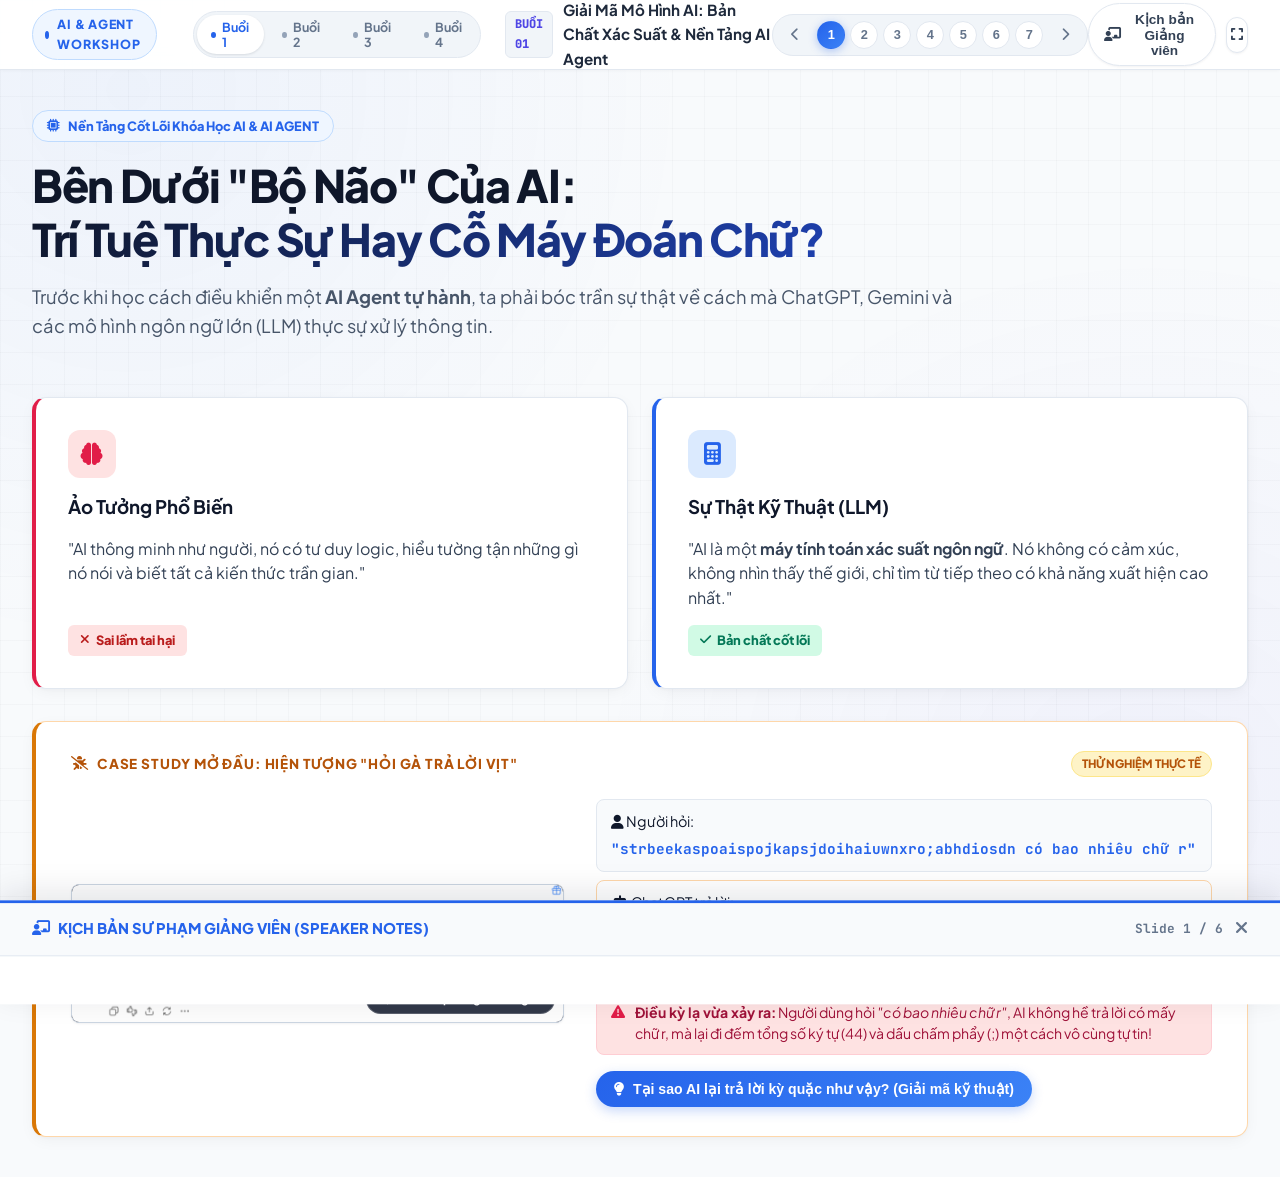
==== commit fe7c2165: "fix(pages): add root index router, .nojekyll, and release Buoi 4 interactive slides" ====
--- a/Giao_dien/index.html
+++ b/Giao_dien/index.html
@@ -97,6 +97,9 @@
           <a href="buoi3.html" class="session-btn" title="Chuyển sang Buổi 3: Google NotebookLM & Xử Lý Đa Phương Tiện">
             <span class="dot-indicator"></span> Buổi 3
           </a>
+          <a href="buoi4.html" class="session-btn" title="Chuyển sang Buổi 4: Tự Động Hóa Google Sheets Với Google Cloud API & Biểu Đồ 3D">
+            <span class="dot-indicator"></span> Buổi 4
+          </a>
         </div>
 
         <div class="session-info">
--- a/Giao_dien/style.css
+++ b/Giao_dien/style.css
@@ -415,8 +415,13 @@
 
 .grid-2-col {
   display: grid;
-  grid-template-columns: 1fr 1fr;
-  gap: 1.8rem;
+  grid-template-columns: minmax(0, 1fr) minmax(0, 1fr);
+  gap: 1.5rem;
+}
+
+.grid-2-col > * {
+  min-width: 0;
+  max-width: 100%;
 }
 
 .grid-3-col {
@@ -4107,6 +4112,9 @@
   box-shadow: var(--shadow-sm);
   display: flex;
   flex-direction: column;
+  min-width: 0;
+  width: 100%;
+  box-sizing: border-box;
   transition: transform 0.2s ease, box-shadow 0.2s ease;
 }
 
@@ -4216,3 +4224,411 @@
   background: #0d9488;
   transform: translateY(-1px);
 }
+
+
+/* ==========================================================================
+   SLIDE 8: MASTER DATASET HUB & PROMPT TERMINAL SUITE
+   ========================================================================== */
+.excel-card-hub {
+  background: linear-gradient(135deg, #f0fdf4 0%, #dcfce7 65%, #bbf7d0 100%);
+  border: 1.5px solid #86efac;
+  border-radius: 12px;
+  padding: 12px 16px;
+  margin: 10px 0 14px 0;
+  display: flex;
+  align-items: center;
+  justify-content: space-between;
+  gap: 12px;
+  box-shadow: 0 4px 12px rgba(22, 163, 74, 0.08);
+  min-width: 0;
+}
+
+.excel-card-hub .excel-badge-icon {
+  width: 44px;
+  height: 44px;
+  border-radius: 10px;
+  background: linear-gradient(135deg, #16a34a 0%, #15803d 100%);
+  color: #ffffff;
+  display: flex;
+  align-items: center;
+  justify-content: center;
+  font-size: 1.5rem;
+  box-shadow: 0 4px 10px rgba(22, 163, 74, 0.3);
+  flex-shrink: 0;
+}
+
+.excel-card-hub .excel-title-group {
+  display: flex;
+  flex-direction: column;
+  gap: 2px;
+  min-width: 0;
+  flex: 1;
+}
+
+.excel-card-hub .excel-filename {
+  font-size: 0.92rem;
+  font-weight: 800;
+  color: #14532d;
+  overflow: hidden;
+  text-overflow: ellipsis;
+  white-space: nowrap;
+}
+
+.excel-card-hub .excel-meta-tags {
+  display: flex;
+  align-items: center;
+  gap: 6px;
+  flex-wrap: wrap;
+  font-size: 0.72rem;
+  color: #166534;
+}
+
+.excel-card-hub .excel-tag-pill {
+  display: inline-flex;
+  align-items: center;
+  gap: 3px;
+  background: rgba(255, 255, 255, 0.85);
+  padding: 2px 7px;
+  border-radius: 999px;
+  border: 1px solid rgba(134, 239, 172, 0.8);
+  font-weight: 600;
+  white-space: nowrap;
+}
+
+.excel-btn-download {
+  background: linear-gradient(135deg, #16a34a 0%, #15803d 100%);
+  color: #ffffff !important;
+  text-decoration: none;
+  font-size: 0.8rem;
+  font-weight: 800;
+  padding: 9px 15px;
+  border-radius: 8px;
+  box-shadow: 0 4px 10px rgba(22, 163, 74, 0.25);
+  display: inline-flex;
+  align-items: center;
+  gap: 6px;
+  white-space: nowrap;
+  transition: all 0.2s ease;
+  flex-shrink: 0;
+}
+
+.excel-btn-download:hover {
+  transform: translateY(-2px);
+  box-shadow: 0 6px 14px rgba(22, 163, 74, 0.35);
+  background: linear-gradient(135deg, #15803d 0%, #166534 100%);
+}
+
+.data-hub-container {
+  background: #f8fafc;
+  border: 1px solid #cbd5e1;
+  border-radius: 10px;
+  overflow: hidden;
+  display: flex;
+  flex-direction: column;
+  min-width: 0;
+  margin-top: 6px;
+}
+
+.data-hub-header {
+  display: flex;
+  align-items: center;
+  justify-content: space-between;
+  padding: 8px 12px;
+  background: #eff6ff;
+  border-bottom: 1px solid #dbeafe;
+  flex-wrap: wrap;
+  gap: 8px;
+}
+
+.data-hub-title {
+  display: inline-flex;
+  align-items: center;
+  gap: 6px;
+  font-size: 0.78rem;
+  font-weight: 800;
+  color: #1d4ed8;
+  text-transform: uppercase;
+  letter-spacing: 0.03em;
+}
+
+.data-hub-actions {
+  display: inline-flex;
+  align-items: center;
+  gap: 6px;
+  flex-wrap: wrap;
+}
+
+.data-hub-actions a,
+.data-hub-actions button {
+  font-size: 0.72rem;
+  padding: 4px 9px;
+  border-radius: 6px;
+  font-weight: 700;
+  text-decoration: none;
+  display: inline-flex;
+  align-items: center;
+  gap: 5px;
+  cursor: pointer;
+  border: none;
+  transition: all 0.2s ease;
+}
+
+.btn-csv-download {
+  background: #2563eb;
+  color: #ffffff !important;
+}
+
+.btn-csv-download:hover {
+  background: #1d4ed8;
+  transform: translateY(-1px);
+}
+
+.btn-csv-copy {
+  background: #0f766e;
+  color: #ffffff;
+}
+
+.btn-csv-copy:hover {
+  background: #0d9488;
+  transform: translateY(-1px);
+}
+
+.data-preview-table-wrapper {
+  overflow-x: auto;
+  max-height: 185px;
+  background: #ffffff;
+  min-width: 0;
+}
+
+.data-preview-table {
+  width: 100%;
+  border-collapse: collapse;
+  font-size: 0.73rem;
+  text-align: left;
+}
+
+.data-preview-table th {
+  background: #f1f5f9;
+  color: #475569;
+  font-weight: 800;
+  padding: 7px 9px;
+  border-bottom: 1px solid #e2e8f0;
+  white-space: nowrap;
+  position: sticky;
+  top: 0;
+  z-index: 2;
+}
+
+.data-preview-table td {
+  padding: 6px 9px;
+  border-bottom: 1px solid #f1f5f9;
+  color: #334155;
+  white-space: nowrap;
+}
+
+.data-preview-table tr:hover {
+  background: #f8fafc;
+}
+
+.badge-channel {
+  display: inline-block;
+  padding: 2px 6px;
+  border-radius: 4px;
+  font-weight: 700;
+  font-size: 0.7rem;
+}
+
+.badge-shopee { background: #ffedd5; color: #c2410c; }
+.badge-tiktok { background: #e0f2fe; color: #0369a1; }
+.badge-web    { background: #ede9fe; color: #6d28d9; }
+.badge-store  { background: #fef3c7; color: #b45309; }
+.badge-risk   { background: #fee2e2; color: #b91c1c; font-weight: 800; }
+.badge-safe   { background: #dcfce7; color: #15803d; font-weight: 700; }
+
+.prompt-terminal {
+  background: #0f172a;
+  border: 1px solid #334155;
+  border-radius: 12px;
+  overflow: hidden;
+  box-shadow: 0 8px 24px rgba(15, 23, 42, 0.12);
+  display: flex;
+  flex-direction: column;
+  min-width: 0;
+  margin-top: 0.5rem;
+}
+
+.prompt-terminal-topbar {
+  background: #1e293b;
+  border-bottom: 1px solid #334155;
+  padding: 8px 12px;
+  display: flex;
+  align-items: center;
+  justify-content: space-between;
+  gap: 10px;
+}
+
+.terminal-window-dots {
+  display: flex;
+  align-items: center;
+  gap: 6px;
+}
+
+.terminal-dot {
+  width: 9px;
+  height: 9px;
+  border-radius: 50%;
+}
+
+.terminal-dot.dot-red { background: #ef4444; }
+.terminal-dot.dot-yellow { background: #f59e0b; }
+.terminal-dot.dot-green { background: #10b981; }
+
+.terminal-filename {
+  font-family: var(--font-mono);
+  font-size: 0.73rem;
+  color: #94a3b8;
+  letter-spacing: 0.03em;
+  display: inline-flex;
+  align-items: center;
+  gap: 5px;
+}
+
+.terminal-tag-spec {
+  font-size: 0.68rem;
+  color: #38bdf8;
+  background: rgba(56, 189, 248, 0.12);
+  padding: 2px 7px;
+  border-radius: 4px;
+  font-weight: 700;
+}
+
+.prompt-terminal-body {
+  padding: 12px 14px;
+  background: #0b132b;
+  max-height: 380px;
+  overflow-y: auto;
+  overflow-x: auto;
+  min-width: 0;
+}
+
+.prompt-terminal-body pre {
+  margin: 0;
+  font-family: var(--font-mono);
+  font-size: 0.78rem;
+  line-height: 1.6;
+  color: #e2e8f0;
+  white-space: pre-wrap;
+  word-break: break-word;
+  min-width: 0;
+}
+
+.prompt-terminal-body::-webkit-scrollbar {
+  width: 6px;
+}
+.prompt-terminal-body::-webkit-scrollbar-track {
+  background: #0b132b;
+}
+.prompt-terminal-body::-webkit-scrollbar-thumb {
+  background: #334155;
+  border-radius: 4px;
+}
+.prompt-terminal-body::-webkit-scrollbar-thumb:hover {
+  background: #475569;
+}
+
+.prompt-action-bar {
+  background: #1e293b;
+  border-top: 1px solid #334155;
+  padding: 8px 12px;
+  display: flex;
+  align-items: center;
+  justify-content: space-between;
+  gap: 10px;
+}
+
+.prompt-stats-info {
+  font-size: 0.72rem;
+  color: #94a3b8;
+}
+
+.btn-copy-terminal {
+  background: linear-gradient(135deg, #2563eb 0%, #1d4ed8 100%);
+  color: #ffffff;
+  border: none;
+  padding: 6px 14px;
+  border-radius: 6px;
+  font-size: 0.76rem;
+  font-weight: 800;
+  cursor: pointer;
+  display: inline-flex;
+  align-items: center;
+  gap: 6px;
+  box-shadow: 0 4px 10px rgba(37, 99, 235, 0.3);
+  transition: all 0.2s ease;
+}
+
+.btn-copy-terminal:hover {
+  transform: translateY(-1px);
+  box-shadow: 0 6px 14px rgba(37, 99, 235, 0.4);
+  background: linear-gradient(135deg, #1d4ed8 0%, #1e40af 100%);
+}
+
+.workflow-steps-box {
+  background: linear-gradient(135deg, #eff6ff 0%, #f0fdfa 100%);
+  border: 1px solid #bfdbfe;
+  border-radius: 8px;
+  padding: 10px 12px;
+  margin-top: 10px;
+  display: flex;
+  flex-direction: column;
+  gap: 6px;
+}
+
+.workflow-steps-title {
+  font-size: 0.76rem;
+  font-weight: 800;
+  color: #1e40af;
+  display: flex;
+  align-items: center;
+  gap: 6px;
+}
+
+.workflow-step-items {
+  display: grid;
+  grid-template-columns: repeat(3, 1fr);
+  gap: 6px;
+  margin-top: 2px;
+}
+
+@media (max-width: 640px) {
+  .workflow-step-items {
+    grid-template-columns: 1fr;
+  }
+}
+
+.workflow-step-pill {
+  background: #ffffff;
+  border: 1px solid #dbeafe;
+  padding: 5px 7px;
+  border-radius: 6px;
+  font-size: 0.71rem;
+  color: #334155;
+  display: flex;
+  align-items: center;
+  gap: 6px;
+  box-shadow: 0 1px 2px rgba(0,0,0,0.03);
+}
+
+.workflow-step-num {
+  width: 17px;
+  height: 17px;
+  border-radius: 50%;
+  background: #2563eb;
+  color: #ffffff;
+  font-size: 0.65rem;
+  font-weight: 800;
+  display: flex;
+  align-items: center;
+  justify-content: center;
+  flex-shrink: 0;
+}
